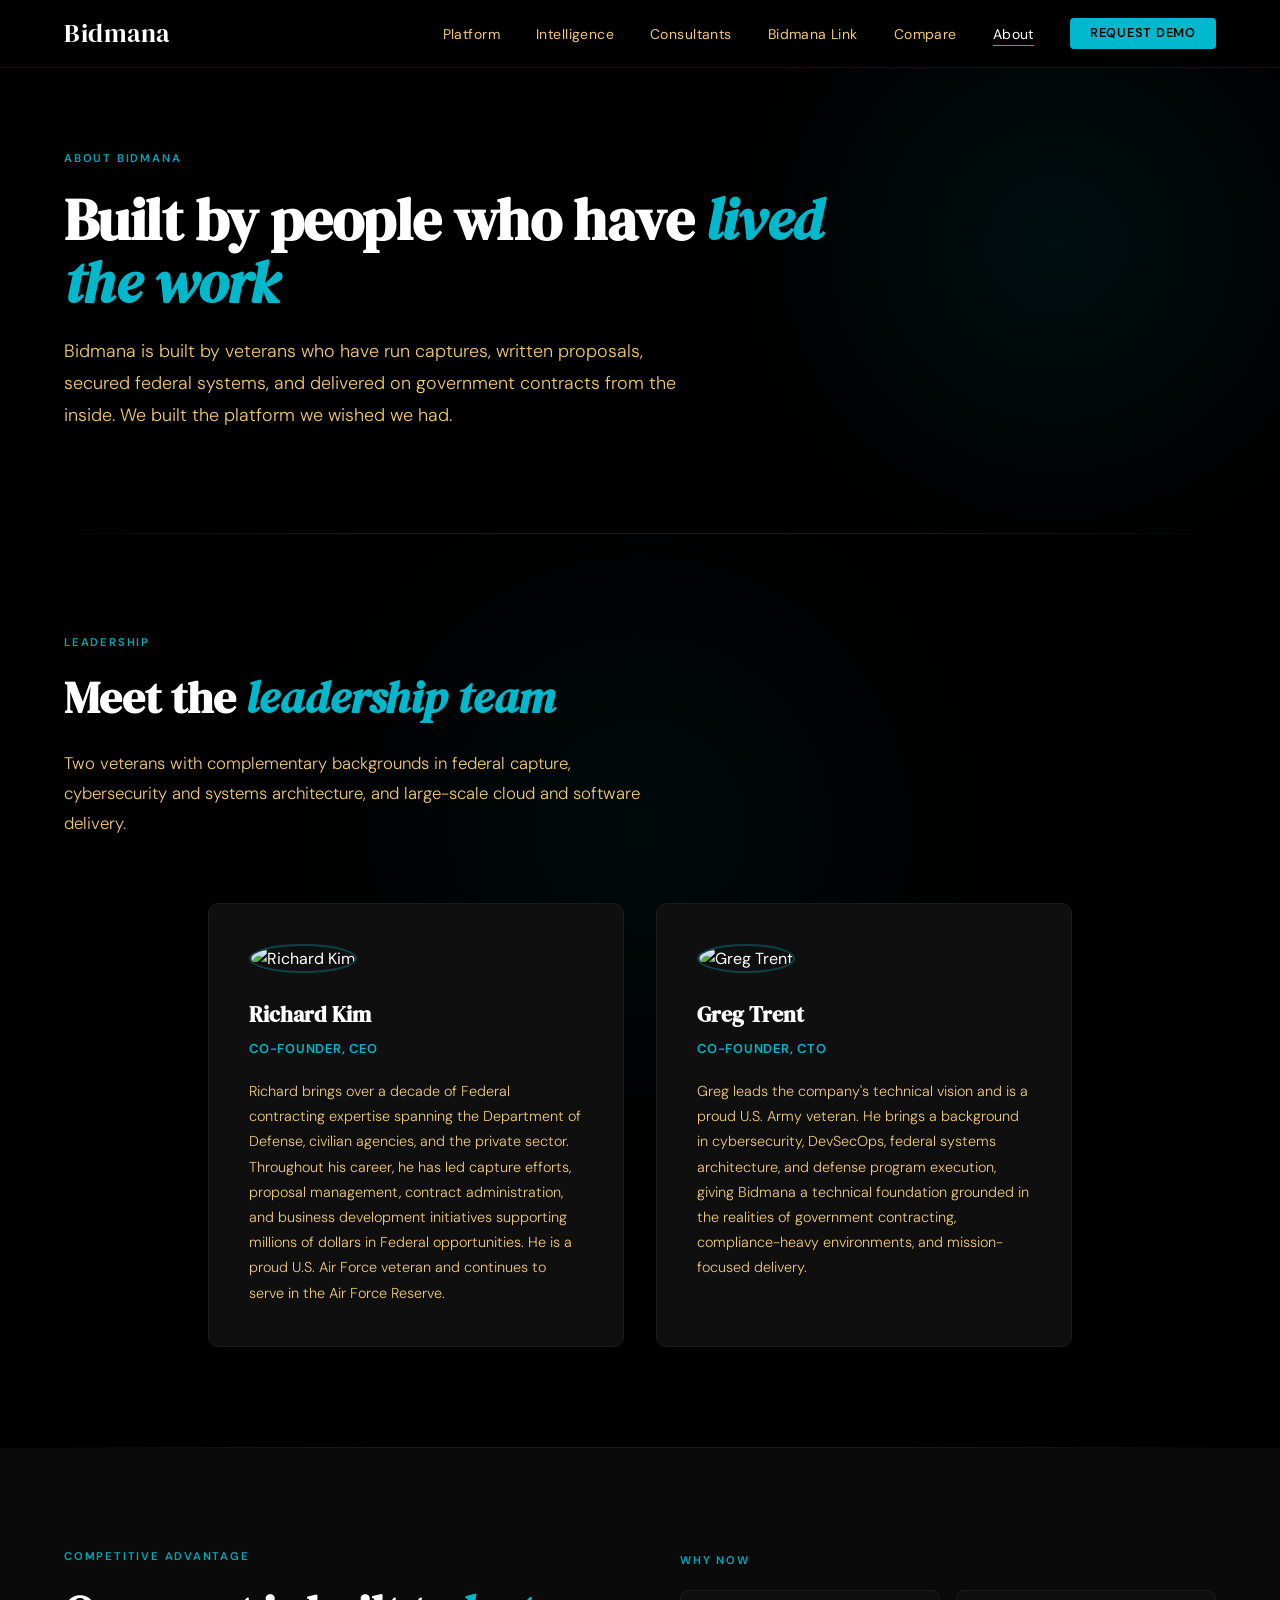
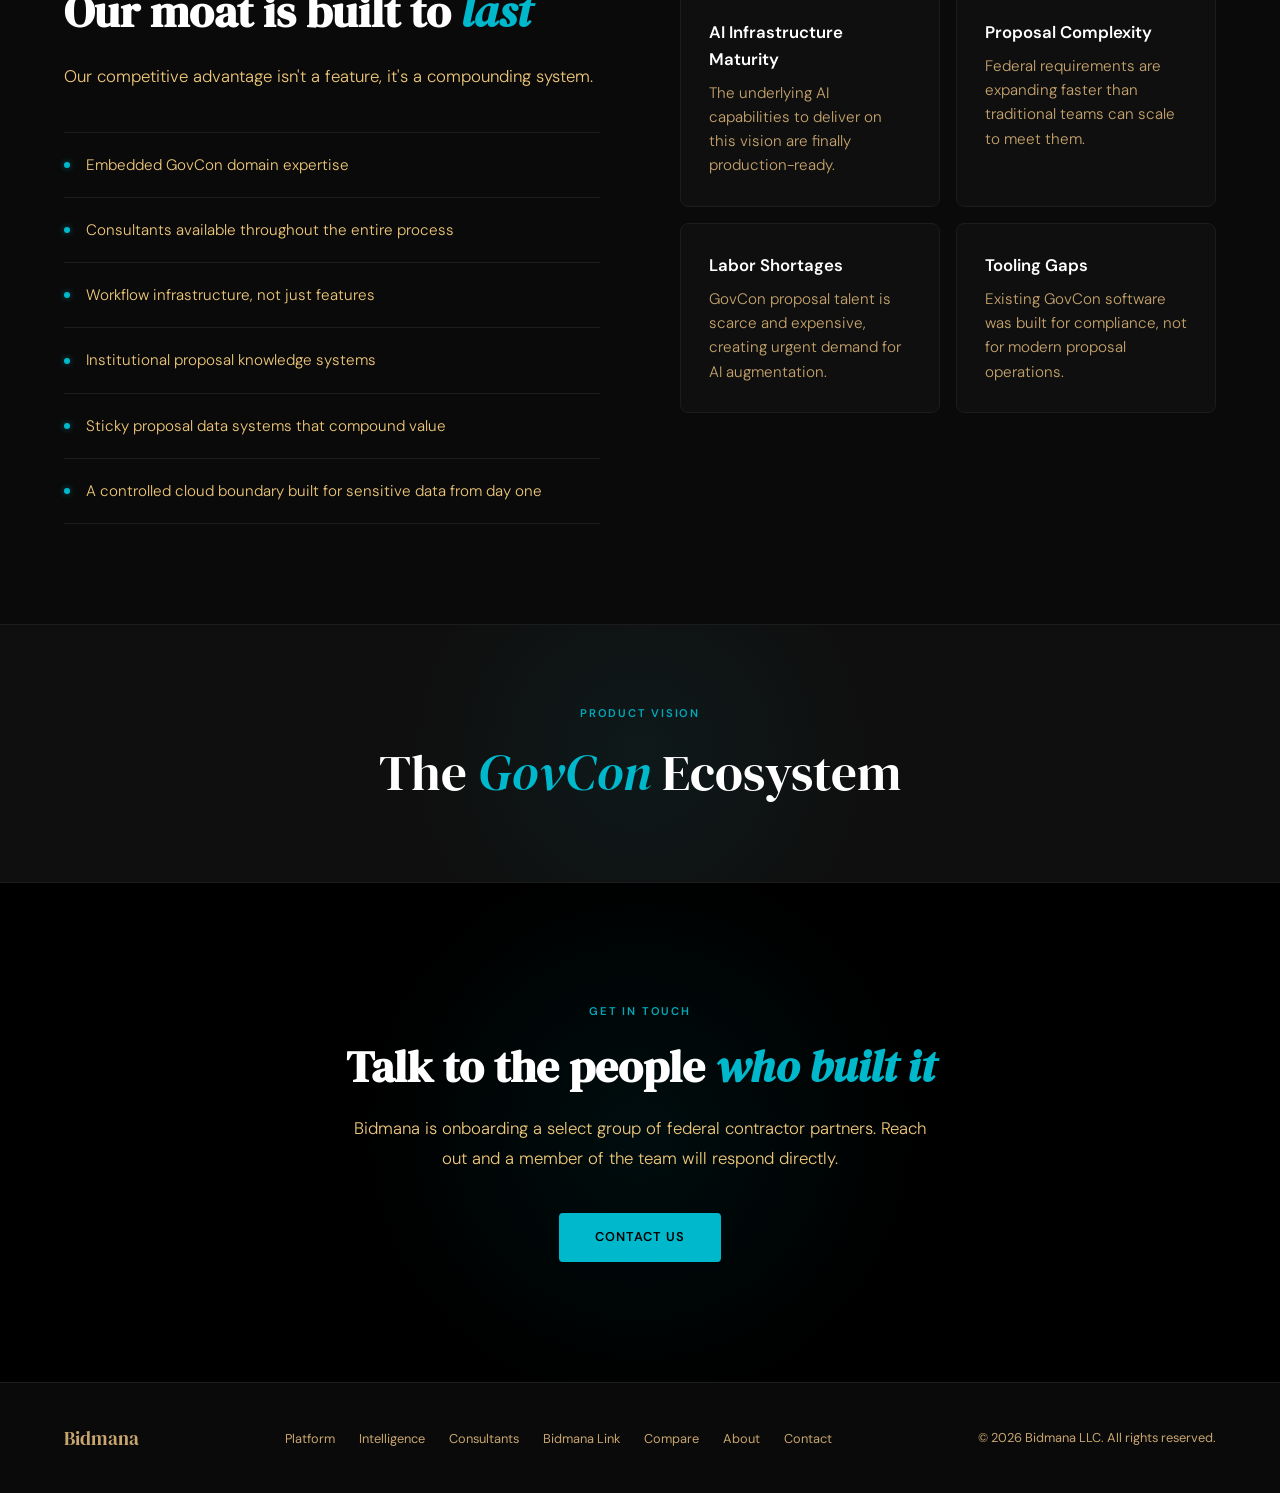
==== about.html @ ffd423f7 "Compare: Govly added as a ninth column; the table header follows the page as it scrolls Govly's cell" ====
<!DOCTYPE html>
<html lang="en">
<head>
  <meta charset="UTF-8" />
  <meta name="viewport" content="width=device-width, initial-scale=1.0" />
  <title>About | Bidmana</title>
  <meta name="description" content="Bidmana is built by veterans who have lived federal contracting and defense technology from the inside. Meet the leadership team: Richard Kim and Greg Trent." />
  <link rel="icon" type="image/png" href="favicon-mana.png" />
  <link rel="preconnect" href="https://fonts.googleapis.com" />
  <link rel="preconnect" href="https://fonts.gstatic.com" crossorigin />
  <link href="https://fonts.googleapis.com/css2?family=DM+Serif+Display:ital@0;1&family=DM+Sans:ital,opsz,wght@0,9..40,300;0,9..40,400;0,9..40,500;0,9..40,600;1,9..40,300&display=swap" rel="stylesheet" />
  <link rel="stylesheet" href="assets/site.css?v=20261110c" />
</head>
<body>

  <!-- NAV -->
  <nav>
    <a href="index.html" class="nav-logo">Bidmana</a>
    <ul class="nav-links">
      <li><a href="platform.html">Platform</a></li>
      <li><a href="intelligence.html">Intelligence</a></li>
      <li><a href="consultants.html">Consultants</a></li>
      <li><a href="link.html">Bidmana Link</a></li>
        <li><a href="compare.html">Compare</a></li>
      <li><a href="about.html">About</a></li>
      <li><a href="mailto:contact_us@bidmana.com" class="nav-cta mailto-cta">Request Demo</a></li>
    </ul>
    <button class="nav-toggle" aria-label="Toggle menu" aria-expanded="false">
      <span></span>
      <span></span>
      <span></span>
    </button>
  </nav>

  <!-- PAGE HERO -->
  <section class="page-hero">
    <div class="section-label anim">About Bidmana</div>
    <h1 class="anim" style="animation-delay:0.06s">Built by people who have <em>lived the work</em></h1>
    <p class="hero-sub anim" style="animation-delay:0.12s">
      Bidmana is built by veterans who have run captures, written proposals, secured federal systems, and delivered on government contracts from the inside. We built the platform we wished we had.
    </p>
  </section>

  <div class="divider"></div>

  <!-- TEAM -->
  <section class="team" id="team">
    <div class="section-label">Leadership</div>
    <h2 class="section-title anim">Meet the <em>leadership team</em></h2>
    <p class="section-body anim" style="animation-delay:0.1s">
      Two veterans with complementary backgrounds in federal capture, cybersecurity and systems architecture, and large-scale cloud and software delivery.
    </p>
    <div class="team-grid">
      <div class="team-card anim" style="animation-delay:0.12s">
        <img class="team-photo" src="Richard.jpg" alt="Richard Kim" />
        <h3>Richard Kim</h3>
        <div class="team-role">Co-Founder, CEO</div>
        <p>Richard brings over a decade of Federal contracting expertise spanning the Department of Defense, civilian agencies, and the private sector. Throughout his career, he has led capture efforts, proposal management, contract administration, and business development initiatives supporting millions of dollars in Federal opportunities. He is a proud U.S. Air Force veteran and continues to serve in the Air Force Reserve.</p>
      </div>
      <div class="team-card anim" style="animation-delay:0.2s">
        <img class="team-photo" src="Greg.jpeg" alt="Greg Trent" />
        <h3>Greg Trent</h3>
        <div class="team-role">Co-Founder, CTO</div>
        <p>Greg leads the company's technical vision and is a proud U.S. Army veteran. He brings a background in cybersecurity, DevSecOps, federal systems architecture, and defense program execution, giving Bidmana a technical foundation grounded in the realities of government contracting, compliance-heavy environments, and mission-focused delivery.</p>
      </div>
    </div>
  </section>

  <div class="divider"></div>

  <!-- ADVANTAGE -->
  <section class="advantage" id="advantage">
    <div class="advantage-inner">
      <div>
        <div class="section-label">Competitive Advantage</div>
        <h2 class="section-title anim">Our moat is built to <em>last</em></h2>
        <p class="section-body anim" style="animation-delay:0.1s">
          Our competitive advantage isn't a feature, it's a compounding system.
        </p>
        <ul class="moat-list anim" style="animation-delay:0.15s">
          <li><span class="moat-dot"></span>Embedded GovCon domain expertise</li>
          <li><span class="moat-dot"></span>Consultants available throughout the entire process</li>
          <li><span class="moat-dot"></span>Workflow infrastructure, not just features</li>
          <li><span class="moat-dot"></span>Institutional proposal knowledge systems</li>
          <li><span class="moat-dot"></span>Sticky proposal data systems that compound value</li>
          <li><span class="moat-dot"></span>A controlled cloud boundary built for sensitive data from day one</li>
        </ul>
      </div>
      <div>
        <div class="section-label" style="margin-top: 0.25rem;">Why Now</div>
        <div class="why-now-grid anim" style="animation-delay:0.2s; margin-top: 1.25rem;">
          <div class="why-card">
            <h4>AI Infrastructure Maturity</h4>
            <p>The underlying AI capabilities to deliver on this vision are finally production-ready.</p>
          </div>
          <div class="why-card">
            <h4>Proposal Complexity</h4>
            <p>Federal requirements are expanding faster than traditional teams can scale to meet them.</p>
          </div>
          <div class="why-card">
            <h4>Labor Shortages</h4>
            <p>GovCon proposal talent is scarce and expensive, creating urgent demand for AI augmentation.</p>
          </div>
          <div class="why-card">
            <h4>Tooling Gaps</h4>
            <p>Existing GovCon software was built for compliance, not for modern proposal operations.</p>
          </div>
        </div>
      </div>
    </div>
  </section>

  <!-- VISION BAND -->
  <div class="vision-band">
    <div class="section-label">Product Vision</div>
    <div class="vision-quote anim">
      The <em>GovCon</em> Ecosystem
    </div>
  </div>

  <!-- CTA -->
  <section class="cta-section" id="contact">
    <div class="section-label">Get In Touch</div>
    <h2 class="section-title anim">Talk to the people <em>who built it</em></h2>
    <p class="section-body anim" style="animation-delay:0.1s">
      Bidmana is onboarding a select group of federal contractor partners. Reach out and a member of the team will respond directly.
    </p>
    <div class="cta-actions anim" style="animation-delay:0.2s">
      <a href="mailto:contact_us@bidmana.com" class="btn-primary mailto-cta">Contact Us</a>
    </div>
  </section>

  <!-- FOOTER -->
  <footer>
    <div class="footer-inner">
      <a href="index.html" class="footer-brand">Bidmana</a>
      <ul class="footer-links">
        <li><a href="platform.html">Platform</a></li>
        <li><a href="intelligence.html">Intelligence</a></li>
        <li><a href="consultants.html">Consultants</a></li>
        <li><a href="link.html">Bidmana Link</a></li>
        <li><a href="compare.html">Compare</a></li>
        <li><a href="about.html">About</a></li>
        <li><a href="mailto:contact_us@bidmana.com" class="mailto-cta">Contact</a></li>
      </ul>
      <span class="footer-copy">© 2026 Bidmana LLC. All rights reserved.</span>
    </div>
  </footer>

  <script src="assets/site.js"></script>
</body>
</html>
---- assets/site.css ----
*, *::before, *::after { box-sizing: border-box; margin: 0; padding: 0; }

:root {
  --black:        #000000;
  --black-mid:    #0a0a0a;
  --black-card:   #0f0f0f;
  --black-border: #1c1c1c;
  --teal:         #00B8CC;
  --teal-light:   #33CCDD;
  --teal-dim:     #00A8BA;
  --teal-glow:    rgba(0,184,204,0.10);
  --gold:         #C8A56E;
  --gold-light:   #E2C99A;
  --gold-muted:   #7A6040;
  --text-primary: #FFFFFF;
  --text-secondary: #F0C97A;
  --text-muted:   #C8A56E;
}

html { scroll-behavior: smooth; }

body {
  font-family: 'DM Sans', sans-serif;
  background: var(--black);
  color: var(--text-primary);
  line-height: 1.6;
  overflow-x: hidden;
}

/* ── NAV ── */
nav {
  position: fixed;
  top: 0; left: 0; right: 0;
  z-index: 100;
  display: flex;
  align-items: center;
  justify-content: space-between;
  padding: 0 5%;
  height: 68px;
  background: rgba(0,0,0,0.90);
  backdrop-filter: blur(14px);
  border-bottom: 1px solid rgba(0,184,204,0.12);
}

.nav-logo {
  display: inline-flex;
  align-items: center;
  gap: 0.55rem;
  font-family: 'DM Serif Display', serif;
  font-size: 1.6rem;
  color: var(--text-primary);
  text-decoration: none;
  letter-spacing: 0.02em;
}

.nav-logo img { height: 34px; width: auto; mix-blend-mode: screen; }
.nav-logo:hover { color: var(--teal); transition: color 0.2s; }

.nav-links {
  display: flex;
  align-items: center;
  gap: 2.25rem;
  list-style: none;
}

.nav-links a {
  color: var(--text-secondary);
  text-decoration: none;
  font-size: 0.875rem;
  font-weight: 400;
  letter-spacing: 0.03em;
  transition: color 0.2s;
  padding-bottom: 2px;
  border-bottom: 1px solid transparent;
}

.nav-links a:hover { color: var(--text-primary); }
.nav-links a[aria-current="page"] { color: var(--text-primary); border-bottom-color: var(--teal); }

.nav-links a.nav-cta {
  display: inline-flex;
  align-items: center;
  justify-content: center;
  background: var(--teal);
  color: #000;
  padding: 0.55rem 1.25rem;
  border: none;
  border-radius: 4px;
  font-weight: 600;
  font-size: 0.8rem;
  line-height: 1;
  letter-spacing: 0.06em;
  text-transform: uppercase;
  transition: background 0.2s;
}

.nav-links a.nav-cta:hover { background: var(--teal-light); color: #000; }

.nav-toggle {
  display: none;
  flex-direction: column;
  justify-content: center;
  gap: 5px;
  width: 32px;
  height: 32px;
  background: none;
  border: none;
  cursor: pointer;
  z-index: 101;
  padding: 0;
}

.nav-toggle span {
  display: block;
  width: 100%;
  height: 2px;
  background: var(--text-primary);
  transition: transform 0.25s ease, opacity 0.2s ease;
}

.nav-toggle.open span:nth-child(1) { transform: translateY(7px) rotate(45deg); }
.nav-toggle.open span:nth-child(2) { opacity: 0; }
.nav-toggle.open span:nth-child(3) { transform: translateY(-7px) rotate(-45deg); }

/* ── HERO (home) ── */
.hero {
  min-height: 100vh;
  display: flex;
  flex-direction: column;
  justify-content: center;
  align-items: center;
  text-align: center;
  padding: 120px 5% 90px;
  position: relative;
  overflow: hidden;
}

.hero::before {
  content: '';
  position: absolute;
  top: -15%;
  right: -5%;
  width: 65vw;
  height: 65vw;
  background: radial-gradient(ellipse at center, rgba(0,184,204,0.07) 0%, transparent 65%);
  pointer-events: none;
}

.hero::after {
  content: '';
  position: absolute;
  bottom: -10%;
  left: -5%;
  width: 45vw;
  height: 45vw;
  background: radial-gradient(ellipse at center, rgba(200,165,110,0.05) 0%, transparent 65%);
  pointer-events: none;
}

.hero-logo {
  margin-bottom: 2.5rem;
  display: flex;
  flex-direction: column;
  align-items: center;
  gap: 0.75rem;
}

.hero-logo img { height: 200px; width: auto; mix-blend-mode: screen; }

.hero-logo .hero-wordmark {
  font-family: 'DM Serif Display', serif;
  font-size: 4.5rem;
  letter-spacing: 0.02em;
}

.hero-logo .hero-wordmark .wm-bid { color: var(--text-primary); }
.hero-logo .hero-wordmark .wm-mana { color: var(--teal); }

.hero h1 {
  font-family: 'DM Serif Display', serif;
  font-size: clamp(2.75rem, 5.5vw, 5rem);
  line-height: 1.1;
  letter-spacing: -0.01em;
  max-width: 820px;
  margin: 0 auto 1.5rem;
}

.hero h1 em { font-style: italic; color: var(--teal); }

.hero-sub {
  font-size: clamp(1rem, 1.4vw, 1.15rem);
  color: var(--text-secondary);
  max-width: 580px;
  margin: 0 auto 3rem;
  font-weight: 300;
  line-height: 1.8;
}

.hero-actions {
  display: flex;
  gap: 1.25rem;
  flex-wrap: wrap;
  align-items: center;
  justify-content: center;
}

/* ── PAGE HERO (inner pages) ── */
.page-hero {
  padding: 150px 5% 70px;
  position: relative;
  overflow: hidden;
  text-align: left;
}

.page-hero::before {
  content: '';
  position: absolute;
  top: -20%;
  right: -10%;
  width: 55vw;
  height: 55vw;
  background: radial-gradient(ellipse at center, rgba(0,184,204,0.08) 0%, transparent 65%);
  pointer-events: none;
}

.page-hero h1 {
  font-family: 'DM Serif Display', serif;
  font-size: clamp(2.5rem, 4.5vw, 4rem);
  line-height: 1.1;
  letter-spacing: -0.01em;
  max-width: 820px;
  margin-bottom: 1.25rem;
  position: relative;
}

.page-hero h1 em { font-style: italic; color: var(--teal); }

.page-hero .hero-sub { margin: 0 0 2rem; max-width: 640px; position: relative; }
.page-hero .hero-actions { justify-content: flex-start; position: relative; }

/* ── BUTTONS ── */
.btn-primary {
  display: inline-block;
  background: var(--teal);
  color: #000;
  font-family: 'DM Sans', sans-serif;
  font-size: 0.8rem;
  font-weight: 600;
  letter-spacing: 0.08em;
  text-transform: uppercase;
  text-decoration: none;
  padding: 0.875rem 2.25rem;
  border-radius: 4px;
  transition: background 0.2s, transform 0.15s;
}

.btn-primary:hover { background: var(--teal-light); transform: translateY(-1px); }

.btn-ghost {
  display: inline-flex;
  align-items: center;
  gap: 0.5rem;
  color: var(--text-secondary);
  font-size: 0.875rem;
  font-weight: 400;
  text-decoration: none;
  transition: color 0.2s;
}

.btn-ghost:hover { color: var(--text-primary); }
.btn-ghost svg { width: 16px; height: 16px; stroke: currentColor; fill: none; stroke-width: 1.75; stroke-linecap: round; stroke-linejoin: round; transition: transform 0.2s; }
.btn-ghost:hover svg { transform: translateX(3px); }

/* ── DIVIDER ── */
.divider {
  width: 100%;
  height: 1px;
  background: linear-gradient(90deg, transparent, var(--black-border) 30%, var(--black-border) 70%, transparent);
}

/* ── SECTIONS ── */
section { padding: 100px 5%; }
section.tight { padding: 70px 5%; }

.section-label {
  font-size: 0.7rem;
  font-weight: 600;
  letter-spacing: 0.16em;
  text-transform: uppercase;
  color: var(--teal-dim);
  margin-bottom: 1.25rem;
}

.section-title {
  font-family: 'DM Serif Display', serif;
  font-size: clamp(2rem, 3.5vw, 3.25rem);
  line-height: 1.15;
  max-width: 680px;
  margin-bottom: 1.5rem;
}

.section-title em { font-style: italic; color: var(--teal); }

.section-body {
  font-size: 1.05rem;
  color: var(--text-secondary);
  max-width: 580px;
  line-height: 1.8;
  font-weight: 300;
}

.section-body + .section-body { margin-top: 1.25rem; }

.centered { text-align: center; }
.centered .section-label { display: flex; justify-content: center; }

/* status pill (e.g. Bidmana Link: Growing Network) */
.status-pill {
  display: inline-flex;
  align-items: center;
  gap: 0.45rem;
  font-family: 'DM Sans', sans-serif;
  font-size: 0.66rem;
  font-weight: 600;
  letter-spacing: 0.14em;
  text-transform: uppercase;
  color: var(--teal-light);
  background: var(--teal-glow);
  border: 1px solid rgba(0,184,204,0.35);
  border-radius: 999px;
  padding: 0.3rem 0.75rem;
  vertical-align: middle;
  white-space: nowrap;
}
.status-pill::before {
  content: '';
  width: 6px;
  height: 6px;
  border-radius: 50%;
  background: var(--teal);
  box-shadow: 0 0 8px var(--teal);
}
.section-label .status-pill { margin-left: 0.75rem; }
.sol-card .status-pill { margin-top: -0.5rem; margin-bottom: 1rem; }
.centered .section-title, .centered .section-body { margin-left: auto; margin-right: auto; }

/* ── PROBLEM ── */
.problem { background: var(--black-mid); }

.problem-grid {
  display: grid;
  grid-template-columns: 1fr 1fr;
  gap: 5rem;
  align-items: center;
  margin-top: 4rem;
}

.problem-items { display: flex; flex-direction: column; gap: 2.25rem; }

.problem-item { display: flex; gap: 1.5rem; align-items: center; }

.problem-icon {
  width: 48px;
  height: 48px;
  min-width: 48px;
  border-radius: 8px;
  background: rgba(0,184,204,0.07);
  border: 1px solid rgba(0,184,204,0.15);
  display: flex;
  align-items: center;
  justify-content: center;
}

.problem-icon svg {
  width: 22px;
  height: 22px;
  stroke: var(--teal-dim);
  fill: none;
  stroke-width: 1.5;
  stroke-linecap: round;
  stroke-linejoin: round;
}

.problem-item h4 { font-size: 1.25rem; font-weight: 600; line-height: 1.35; color: var(--text-primary); }

.problem-stat-block { display: flex; flex-direction: column; gap: 1.5rem; }

.stat-card {
  background: var(--black-card);
  border: 1px solid var(--black-border);
  border-radius: 8px;
  padding: 1.75rem 2rem;
  border-left: 2px solid var(--teal-dim);
}

.stat-card .stat-num {
  font-family: 'DM Serif Display', serif;
  font-size: 3.25rem;
  color: var(--teal);
  line-height: 1;
  margin-bottom: 0.5rem;
}

.stat-card .stat-label { font-size: 0.8rem; color: var(--text-secondary); letter-spacing: 0.04em; font-weight: 300; }

/* ── SOLUTION / OVERVIEW GRID ── */
.solution-grid {
  display: grid;
  grid-template-columns: repeat(3, 1fr);
  gap: 1.5px;
  margin-top: 4rem;
  border: 1.5px solid var(--black-border);
  border-radius: 10px;
  overflow: hidden;
}

.sol-card {
  display: block;
  background: var(--black-card);
  padding: 2.25rem 2rem;
  border-right: 1.5px solid var(--black-border);
  border-bottom: 1.5px solid var(--black-border);
  transition: background 0.25s;
  text-decoration: none;
  color: inherit;
}

.sol-card:nth-child(3n) { border-right: none; }
.sol-card:nth-last-child(-n+3) { border-bottom: none; }
.sol-card:hover { background: #141414; }

.sol-num {
  font-family: 'DM Serif Display', serif;
  font-size: 2.5rem;
  color: rgba(0,184,204,0.65);
  margin-bottom: 1.25rem;
  line-height: 1;
}

.sol-card h3 { font-size: 1.05rem; font-weight: 600; margin-bottom: 0.75rem; color: var(--text-primary); }
.sol-card p { font-size: 0.875rem; color: var(--text-secondary); line-height: 1.7; font-weight: 300; }
.sol-card .sol-more { display: inline-block; margin-top: 1rem; font-size: 0.8rem; color: var(--teal); letter-spacing: 0.04em; }
a.sol-card:hover .sol-more { color: var(--teal-light); }

/* ── FEATURE SECTIONS (two-column: text + feature list) ── */
.feature-section { position: relative; overflow: hidden; }
.feature-section.alt { background: var(--black-mid); }

.feature-inner {
  display: grid;
  grid-template-columns: 1fr 1fr;
  gap: 5rem;
  align-items: center;
  position: relative;
}

.feature-inner.reverse > :first-child { order: 2; }

.feature-list { display: flex; flex-direction: column; gap: 1.25rem; }

.feature {
  display: flex;
  gap: 1rem;
  align-items: flex-start;
  padding: 1.25rem;
  background: var(--black-card);
  border: 1px solid var(--black-border);
  border-radius: 8px;
  transition: border-color 0.25s;
}

.feature:hover { border-color: rgba(0,184,204,0.25); }

.feature-icon {
  width: 32px;
  height: 32px;
  min-width: 32px;
  border-radius: 6px;
  background: var(--teal-glow);
  border: 1px solid rgba(0,184,204,0.2);
  display: flex;
  align-items: center;
  justify-content: center;
  margin-top: 1px;
}

.feature-icon svg {
  width: 15px;
  height: 15px;
  stroke: var(--teal);
  fill: none;
  stroke-width: 1.5;
  stroke-linecap: round;
  stroke-linejoin: round;
}

.feature h4 { font-size: 0.9rem; font-weight: 600; color: var(--text-primary); margin-bottom: 0.25rem; }
.feature p { font-size: 0.82rem; color: var(--text-secondary); line-height: 1.6; font-weight: 300; }

/* ── CARD GRID (intelligence, security, why-now) ── */
.card-grid {
  display: grid;
  grid-template-columns: repeat(2, 1fr);
  gap: 1.5rem;
  margin-top: 3.5rem;
  position: relative;
}

.card-grid.three { grid-template-columns: repeat(3, 1fr); }

.info-card {
  background: var(--black-card);
  border: 1px solid var(--black-border);
  border-radius: 10px;
  padding: 2rem;
  transition: border-color 0.25s, transform 0.2s;
}

.info-card:hover { border-color: rgba(0,184,204,0.3); transform: translateY(-2px); }

.info-card-icon {
  width: 40px;
  height: 40px;
  border-radius: 8px;
  background: var(--teal-glow);
  border: 1px solid rgba(0,184,204,0.2);
  display: flex;
  align-items: center;
  justify-content: center;
  margin-bottom: 1.25rem;
}

.info-card-icon svg {
  width: 18px;
  height: 18px;
  stroke: var(--teal);
  fill: none;
  stroke-width: 1.5;
  stroke-linecap: round;
  stroke-linejoin: round;
}

.info-card h3 { font-size: 1rem; font-weight: 600; color: var(--text-primary); margin-bottom: 0.6rem; line-height: 1.3; }
.info-card p { font-size: 0.875rem; color: var(--text-secondary); line-height: 1.7; font-weight: 300; }

/* ── CONSULTANT STAGES ── */
.consultant { background: var(--black); position: relative; overflow: hidden; }

.consultant::before {
  content: '';
  position: absolute;
  top: 50%;
  left: 50%;
  transform: translate(-50%, -50%);
  width: 700px;
  height: 700px;
  background: radial-gradient(ellipse, rgba(0,184,204,0.06) 0%, transparent 65%);
  pointer-events: none;
}

.consultant-stages { display: flex; flex-direction: column; position: relative; }

.consultant-stages::before {
  content: '';
  position: absolute;
  top: 6px;
  bottom: 6px;
  left: 5px;
  width: 1px;
  background: var(--black-border);
}

.consultant-stage {
  position: relative;
  display: flex;
  gap: 1.1rem;
  padding: 1.1rem 1rem;
  margin: 0 -1rem;
  border-radius: 8px;
  cursor: default;
  transition: background-color 0.25s;
}

.consultant-stage:first-child { padding-top: 0; }
.consultant-stage:last-child { padding-bottom: 0; }
.consultant-stage:hover { background: var(--black-card); }

.consultant-stage-dot {
  flex: none;
  width: 10px;
  height: 10px;
  margin-top: 4px;
  border-radius: 50%;
  background: var(--teal);
  box-shadow: 0 0 8px rgba(0,184,204,0.55);
  position: relative;
  z-index: 1;
  transition: transform 0.25s, box-shadow 0.25s;
}

.consultant-stage:hover .consultant-stage-dot { transform: scale(1.35); box-shadow: 0 0 12px rgba(0,184,204,0.9); }
.consultant-stage-text { transition: transform 0.25s; }
.consultant-stage:hover .consultant-stage-text { transform: translateX(4px); }

.consultant-stage h4 { font-size: 0.9rem; font-weight: 600; color: var(--text-primary); margin-bottom: 0.3rem; transition: color 0.25s; }
.consultant-stage:hover h4 { color: var(--teal); }
.consultant-stage p { font-size: 0.8rem; color: var(--text-secondary); line-height: 1.6; font-weight: 300; }

/* ── STEPS (numbered how-it-works) ── */
.steps {
  display: grid;
  grid-template-columns: repeat(4, 1fr);
  gap: 1.5rem;
  margin-top: 3.5rem;
  counter-reset: step;
}

.step {
  background: var(--black-card);
  border: 1px solid var(--black-border);
  border-radius: 10px;
  padding: 1.75rem;
  position: relative;
}

.step::before {
  counter-increment: step;
  content: counter(step, decimal-leading-zero);
  font-family: 'DM Serif Display', serif;
  font-size: 2rem;
  color: rgba(0,184,204,0.65);
  line-height: 1;
  display: block;
  margin-bottom: 1rem;
}

.step h4 { font-size: 0.95rem; font-weight: 600; color: var(--text-primary); margin-bottom: 0.5rem; }
.step p { font-size: 0.85rem; color: var(--text-secondary); line-height: 1.65; font-weight: 300; }

/* ── ADVANTAGE ── */
.advantage { background: var(--black-mid); }

.advantage-inner {
  display: grid;
  grid-template-columns: 1fr 1fr;
  gap: 5rem;
  align-items: start;
}

.moat-list { list-style: none; margin-top: 2.5rem; display: flex; flex-direction: column; gap: 0; }

.moat-list li {
  display: flex;
  align-items: center;
  gap: 1rem;
  padding: 1.25rem 0;
  border-bottom: 1px solid var(--black-border);
  font-size: 0.95rem;
  color: var(--text-secondary);
  font-weight: 300;
  transition: color 0.2s;
}

.moat-list li:first-child { border-top: 1px solid var(--black-border); }
.moat-list li:hover { color: var(--text-primary); }

.moat-dot {
  width: 6px;
  height: 6px;
  min-width: 6px;
  border-radius: 50%;
  background: var(--teal);
  box-shadow: 0 0 6px rgba(0,184,204,0.5);
}

.why-now-grid { display: grid; grid-template-columns: 1fr 1fr; gap: 1rem; }

.why-card {
  background: var(--black-card);
  border: 1px solid var(--black-border);
  border-radius: 8px;
  padding: 1.75rem;
  transition: border-color 0.25s;
}

.why-card:hover { border-color: rgba(0,184,204,0.25); }
.why-card h4 { font-size: 1.05rem; font-weight: 600; color: var(--text-primary); margin-bottom: 0.5rem; }
.why-card p { font-size: 0.95rem; color: var(--text-muted); line-height: 1.6; font-weight: 300; }

/* ── VISION BAND ── */
.vision-band {
  background: var(--black-card);
  border-top: 1px solid var(--black-border);
  border-bottom: 1px solid var(--black-border);
  padding: 80px 5%;
  text-align: center;
  position: relative;
  overflow: hidden;
}

.vision-band::before {
  content: '';
  position: absolute;
  top: 50%;
  left: 50%;
  transform: translate(-50%, -50%);
  width: 500px;
  height: 500px;
  background: radial-gradient(ellipse, rgba(0,184,204,0.06) 0%, transparent 65%);
  pointer-events: none;
}

.vision-band .section-label { justify-content: center; display: flex; }

.vision-quote {
  font-family: 'DM Serif Display', serif;
  font-size: clamp(2rem, 4vw, 3.75rem);
  line-height: 1.15;
  max-width: 900px;
  margin: 0 auto;
  color: var(--text-primary);
  position: relative;
}

.vision-quote em { color: var(--teal); font-style: italic; }

/* ── TRUST STRIP ── */
.trust-strip {
  display: grid;
  grid-template-columns: repeat(4, 1fr);
  gap: 1rem;
  margin-top: 3rem;
}

.trust-item {
  display: flex;
  gap: 0.9rem;
  align-items: flex-start;
  padding: 1.25rem;
  border: 1px solid var(--black-border);
  border-radius: 8px;
  background: var(--black-card);
}

.trust-item svg {
  width: 20px;
  height: 20px;
  min-width: 20px;
  stroke: var(--teal);
  fill: none;
  stroke-width: 1.5;
  stroke-linecap: round;
  stroke-linejoin: round;
  margin-top: 2px;
}

.trust-item h4 { font-size: 0.9rem; font-weight: 600; color: var(--text-primary); margin-bottom: 0.2rem; }
.trust-item p { font-size: 0.8rem; color: var(--text-secondary); line-height: 1.55; font-weight: 300; }

/* ── CTA ── */
.cta-section { text-align: center; padding: 120px 5%; position: relative; overflow: hidden; }

.cta-section::before {
  content: '';
  position: absolute;
  top: 50%;
  left: 50%;
  transform: translate(-50%, -50%);
  width: 600px;
  height: 600px;
  background: radial-gradient(ellipse, rgba(0,184,204,0.07) 0%, transparent 65%);
  pointer-events: none;
}

.cta-section .section-label { justify-content: center; display: flex; }
.cta-section .section-title { margin: 0 auto 1.25rem; text-align: center; }
.cta-section .section-body  { margin: 0 auto 2.5rem; text-align: center; }

.cta-actions { display: flex; gap: 1rem; justify-content: center; flex-wrap: wrap; }

/* ── TEAM ── */
.team { background: var(--black); position: relative; overflow: hidden; }

.team::before {
  content: '';
  position: absolute;
  top: -10%;
  left: 50%;
  transform: translateX(-50%);
  width: 60vw;
  height: 60vw;
  background: radial-gradient(ellipse at center, rgba(0,184,204,0.05) 0%, transparent 65%);
  pointer-events: none;
}

.team-grid {
  display: grid;
  /* Two leaders since 2026-10-14: two columns, centred under the heading. */
  grid-template-columns: repeat(2, 1fr);
  gap: 2rem;
  max-width: 54rem;
  margin: 4rem auto 0;
  position: relative;
}

.team-card {
  background: var(--black-card);
  border: 1px solid var(--black-border);
  border-radius: 10px;
  padding: 2.5rem;
  transition: border-color 0.25s;
}

.team-card:hover { border-color: rgba(0,184,204,0.3); }

.team-photo {
  width: 96px;
  height: 96px;
  border-radius: 50%;
  object-fit: cover;
  border: 2px solid rgba(0,184,204,0.3);
  margin-bottom: 1.5rem;
}

.team-card h3 { font-family: 'DM Serif Display', serif; font-size: 1.4rem; color: var(--text-primary); margin-bottom: 0.35rem; }

.team-role {
  font-size: 0.8rem;
  font-weight: 600;
  letter-spacing: 0.06em;
  text-transform: uppercase;
  color: var(--teal);
  margin-bottom: 1.25rem;
}

.team-card p { font-size: 0.9rem; color: var(--text-secondary); line-height: 1.75; font-weight: 300; margin-bottom: 1rem; }
.team-card p:last-child { margin-bottom: 0; }

/* ── FOOTER ── */
footer {
  border-top: 1px solid var(--black-border);
  padding: 2.5rem 5%;
  background: var(--black-mid);
}

.footer-inner {
  display: flex;
  align-items: center;
  justify-content: space-between;
  gap: 1.5rem;
  flex-wrap: wrap;
}

.footer-brand { font-family: 'DM Serif Display', serif; font-size: 1.2rem; color: var(--text-muted); text-decoration: none; transition: color 0.2s; }
.footer-brand:hover { color: var(--text-primary); }

.footer-links { display: flex; gap: 1.5rem; list-style: none; flex-wrap: wrap; }
.footer-links a { font-size: 0.8rem; color: var(--text-muted); text-decoration: none; transition: color 0.2s; }
.footer-links a:hover { color: var(--text-primary); }

.footer-copy { font-size: 0.8rem; color: var(--text-muted); }

/* ── COMPARISON TABLE ── */
.compare-wrap {
  margin-top: 3rem;
  /* clip, not auto: a scrolling box would hold the sticky header inside
     itself, and the header has to follow the PAGE as it scrolls (Greg,
     2026-11-10). The table reflows to any width, so nothing needs to scroll
     sideways. */
  overflow: clip;
  border: 1px solid var(--black-border);
  border-radius: 10px;
  background: var(--black-card);
}

.compare {
  width: 100%;
  min-width: 0;
  border-collapse: separate;
  border-spacing: 0;
  font-size: 0.76rem;
  table-layout: fixed;
}

.compare th,
.compare td {
  padding: 0.6rem 0.5rem;
  text-align: center;
  vertical-align: middle;
  border-bottom: 1px solid var(--black-border);
  color: var(--text-secondary);
  font-weight: 300;
  line-height: 1.45;
}

.compare thead th {
  position: sticky;
  top: 68px;   /* under the fixed nav bar */
  background: #121212;
  color: var(--text-primary);
  font-weight: 600;
  font-size: 0.74rem;
  letter-spacing: 0.03em;
  border-bottom: 1px solid rgba(0,184,204,0.35);
  z-index: 1;
}

.compare thead th small {
  display: block;
  margin-top: 0.15rem;
  font-size: 0.62rem;
  font-weight: 300;
  letter-spacing: 0.02em;
  color: var(--text-muted);
}

.compare th:first-child,
.compare td:first-child {
  text-align: left;
  color: var(--text-primary);
  font-weight: 500;
  width: 190px;
  min-width: 190px;
  padding-left: 0.85rem;
  position: sticky;
  left: 0;
  background: var(--black-card);
  z-index: 1;
}

.compare thead th:first-child { background: #121212; z-index: 2; }

.compare td:first-child span {
  display: block;
  margin-top: 0.15rem;
  font-size: 0.66rem;
  font-weight: 300;
  color: var(--text-muted);
}

.compare .col-bidmana,
.compare td.col-bidmana {
  background: rgba(0,184,204,0.16);
  border-left: 1px solid rgba(0,184,204,0.45);
  border-right: 1px solid rgba(0,184,204,0.45);
  color: var(--text-primary);
}
.compare thead th.col-bidmana {
  color: var(--teal-light);
  /* opaque: rows pass underneath the sticky header */
  background: linear-gradient(rgba(0,184,204,0.22), rgba(0,184,204,0.22)), #121212;
  border-top: 2px solid var(--teal);
  border-bottom: 1px solid var(--teal);
  font-size: 0.82rem;
}
.compare td.col-bidmana.text { color: var(--text-primary); font-weight: 400; }

.compare tbody tr:last-child td { border-bottom: none; }
.compare tbody tr:hover td { background: #141414; }
.compare tbody tr:hover td.col-bidmana { background: rgba(0,184,204,0.24); }

.compare .group td {
  background: #0c0c0c;
  color: var(--teal);
  font-size: 0.72rem;
  font-weight: 600;
  letter-spacing: 0.14em;
  text-transform: uppercase;
  text-align: left;
  padding: 0.4rem 0.85rem;
}
.compare .group td:first-child { background: #0c0c0c; }

.mark {
  display: inline-flex;
  align-items: center;
  justify-content: center;
  width: 20px;
  height: 20px;
  border-radius: 50%;
  font-size: 0.78rem;
  font-weight: 700;
  line-height: 1;
}
.mark.yes { background: var(--teal); color: #031417; }
.compare td.col-bidmana .mark.yes {
  background: var(--teal-light);
  box-shadow: 0 0 0 3px rgba(51,204,221,0.28), 0 0 12px rgba(0,184,204,0.45);
}
.mark.part { background: var(--gold); color: #1a1206; }
.mark.no { background: rgba(255,255,255,0.10); color: #b3b3b3; }
.mark.ns { background: transparent; color: #8a8a8a; font-weight: 300; font-size: 0.66rem; width: auto; height: auto; }
.compare td.text { font-size: 0.68rem; line-height: 1.4; }

.compare-note {
  margin-top: 1.25rem;
  font-size: 0.78rem;
  color: var(--text-muted);
  line-height: 1.6;
  font-weight: 300;
  max-width: 900px;
}
.compare-note a { color: var(--teal); text-decoration: none; }
.compare-note a:hover { color: var(--teal-light); }

.compare-legend {
  display: flex;
  gap: 1.5rem;
  flex-wrap: wrap;
  margin-top: 1rem;
  font-size: 0.78rem;
  color: var(--text-muted);
  font-weight: 300;
}
.compare-legend span { display: inline-flex; align-items: center; gap: 0.5rem; }

.sources { list-style: none; margin-top: 1.5rem; display: grid; grid-template-columns: repeat(3, 1fr); gap: 0.75rem 2rem; }
.sources li { font-size: 0.8rem; color: var(--text-muted); font-weight: 300; line-height: 1.5; }
.sources a { color: var(--teal); text-decoration: none; }
.sources a:hover { color: var(--teal-light); }
@media (max-width: 900px) { .sources { grid-template-columns: 1fr; } }


@media (max-width: 1100px) {
  .compare { font-size: 0.7rem; }
  .compare th, .compare td { padding: 0.5rem 0.3rem; }
  .compare th:first-child, .compare td:first-child { width: 150px; min-width: 150px; padding-left: 0.6rem; }
  .compare thead th { font-size: 0.66rem; letter-spacing: 0.01em; }
  .compare thead th small { display: none; }
  .compare td:first-child span { font-size: 0.62rem; }
  .compare td.text { font-size: 0.62rem; }
  .mark.ns { font-size: 0.6rem; }
}

/* Narrow frames: one card per capability, vendors listed inside it */
@media (max-width: 720px) {
  .compare-wrap { overflow: visible; border: none; background: transparent; }
  .compare, .compare tbody, .compare tr, .compare td { display: block; width: 100%; min-width: 0; }
  .compare thead { display: none; }
  .compare tbody tr {
    background: var(--black-card);
    border: 1px solid var(--black-border);
    border-radius: 10px;
    margin-bottom: 0.75rem;
    overflow: hidden;
  }
  .compare tbody tr.group { background: transparent; border: none; margin: 1.25rem 0 0.5rem; }
  .compare tbody tr.group td, .compare .group td:first-child { background: transparent; padding: 0; border: none; font-size: 0.72rem; }
  .compare td:first-child {
    position: static; width: 100%; min-width: 0;
    padding: 0.85rem 0.9rem 0.6rem; border-bottom: 1px solid var(--black-border);
    font-size: 0.86rem; background: var(--black-card);
  }
  .compare td:first-child span { font-size: 0.72rem; }
  .compare td:not(:first-child) {
    display: flex; justify-content: space-between; align-items: center; gap: 0.75rem;
    text-align: right; padding: 0.45rem 0.9rem; border-bottom: 1px solid #141414;
    font-size: 0.74rem;
  }
  .compare td:not(:first-child)::before {
    content: attr(data-v);
    color: var(--text-primary); font-weight: 500; text-align: left; flex: 0 0 auto;
  }
  .compare td.col-bidmana::before { color: var(--teal-light); }
  .compare td.col-bidmana { background: rgba(0,184,204,0.16); border-left: none; border-right: none; }
  .compare tbody tr:hover td { background: var(--black-card); }
  .compare tbody tr:hover td.col-bidmana { background: rgba(0,184,204,0.16); }
  .compare tbody tr td:last-child { border-bottom: none; }
  .compare td.text { font-size: 0.68rem; line-height: 1.4; }
  .compare td.text:not(:first-child)::before { flex: 0 0 5.5rem; }
}

/* ── ANIMATIONS ── */
@keyframes fadeUp {
  from { opacity: 0; transform: translateY(24px); }
  to   { opacity: 1; transform: translateY(0); }
}

.anim { opacity: 0; }
.anim.visible { animation: fadeUp 0.7s ease forwards; }

/* ── RESPONSIVE ── */
@media (max-width: 1100px) {
  .steps { grid-template-columns: repeat(2, 1fr); }
  .trust-strip { grid-template-columns: repeat(2, 1fr); }
  .card-grid.three { grid-template-columns: repeat(2, 1fr); }
  .team-grid { grid-template-columns: repeat(2, 1fr); }
}

@media (max-width: 900px) {
  .problem-grid,
  .advantage-inner,
  .feature-inner { grid-template-columns: 1fr; gap: 3rem; }
  .feature-inner.reverse > :first-child { order: 0; }
  .card-grid, .card-grid.three { grid-template-columns: 1fr; }
  .solution-grid { grid-template-columns: 1fr; }
  .sol-card { border-right: none !important; border-bottom: 1.5px solid var(--black-border) !important; }
  .sol-card:last-child { border-bottom: none !important; }
  .nav-toggle { display: flex; }
  .nav-links {
    position: fixed;
    top: 68px;
    right: 0;
    width: min(78vw, 320px);
    height: calc(100vh - 68px);
    margin: 0;
    flex-direction: column;
    align-items: flex-start;
    gap: 0;
    padding: 1.5rem;
    background: rgba(0,0,0,0.98);
    backdrop-filter: blur(14px);
    border-left: 1px solid rgba(0,184,204,0.12);
    transform: translateX(100%);
    transition: transform 0.3s ease;
  }
  .nav-links.open { transform: translateX(0); }
  .nav-links li { width: 100%; }
  .nav-links a { display: block; padding: 0.9rem 0; border-bottom: none; }
  .nav-links a[aria-current="page"] { color: var(--teal); }
  .nav-links li:not(:last-child) a { border-bottom: 1px solid var(--black-border); }
  .nav-links a.nav-cta { display: inline-flex; margin-top: 1rem; padding: 0.75rem 1.5rem; }
  .page-hero { padding-top: 120px; }
}

@media (max-width: 600px) {
  .why-now-grid, .steps, .trust-strip, .team-grid { grid-template-columns: 1fr; }
  .hero-logo img { height: 140px; }
  .hero-logo .hero-wordmark { font-size: 3.25rem; }
}

/* ── Email menu (Gmail / Outlook Web / default app fallback) ── */
.email-menu-backdrop {
  position: fixed;
  inset: 0;
  z-index: 199;
  background: rgba(0,0,0,0.55);
  opacity: 0;
  transition: opacity 0.15s ease;
}
.email-menu-backdrop.open { opacity: 1; }
.email-menu {
  position: fixed;
  top: 50%;
  left: 50%;
  transform: translate(-50%, -48%);
  z-index: 200;
  width: min(320px, calc(100vw - 32px));
  background: var(--black-card);
  border: 1px solid rgba(0,184,204,0.25);
  border-radius: 10px;
  padding: 0.4rem;
  box-shadow: 0 20px 48px rgba(0,0,0,0.6);
  display: flex;
  flex-direction: column;
  gap: 2px;
  max-height: calc(100vh - 48px);
  overflow-y: auto;
  opacity: 0;
  transition: opacity 0.15s ease, transform 0.15s ease;
}
.email-menu.open { opacity: 1; transform: translate(-50%, -50%); }
.email-menu a,
.email-menu button {
  display: flex;
  align-items: center;
  justify-content: flex-start;
  width: 100%;
  padding: 0.6rem 0.75rem;
  border-radius: 6px;
  background: none;
  border: none;
  color: var(--text-primary);
  font-family: inherit;
  font-size: 0.9rem;
  text-align: left;
  cursor: pointer;
  transition: background 0.15s ease, color 0.15s ease;
}
.email-menu a:hover,
.email-menu button:hover { background: var(--teal-glow); color: var(--teal-light); }
.email-menu .email-menu-label {
  padding: 0.4rem 0.75rem 0.2rem;
  font-size: 0.7rem;
  letter-spacing: 0.04em;
  text-transform: uppercase;
  color: var(--text-muted);
}
.email-menu-divider { height: 1px; background: var(--black-border); margin: 4px 2px; }

/* ── SHOWCASE (home: the product, one screen at a time) ── */
.showcase { text-align: center; }
.showcase .section-title, .showcase .section-body { margin-left: auto; margin-right: auto; }
.showcase .section-label { display: flex; justify-content: center; }

.shot-tabs {
  display: flex;
  justify-content: center;
  gap: 0.5rem;
  flex-wrap: wrap;
  margin: 2.5rem auto 1.5rem;
  max-width: 1100px;
}
.shot-tab {
  position: relative;
  background: var(--black-card);
  border: 1px solid var(--black-border);
  color: var(--text-secondary);
  font: inherit;
  font-size: 0.875rem;
  font-weight: 500;
  padding: 0.7rem 1.25rem 0.8rem;
  border-radius: 999px;
  cursor: pointer;
  overflow: hidden;
  transition: color 0.2s, border-color 0.2s, background 0.2s;
}
.shot-tab:hover { color: var(--text-primary); border-color: #2a2a2a; }
.shot-tab.is-active { color: var(--text-primary); border-color: var(--teal-dim); background: var(--teal-glow); }
.shot-tab:focus-visible { outline: 2px solid var(--teal); outline-offset: 2px; }
/* The thin bar along the bottom of the active pill counts down to the next screen. */
.shot-progress { position: absolute; left: 0; right: 0; bottom: 0; height: 2px; background: transparent; }
.shot-progress i { display: block; height: 100%; width: 0; background: var(--teal); }
.shot-tab.is-active.is-counting .shot-progress i { animation: shotCount var(--shot-interval, 7s) linear forwards; }
@keyframes shotCount { from { width: 0; } to { width: 100%; } }

.shot-stage { max-width: 890px; margin: 0 auto; }   /* two 10% cuts from the 1100px content column (Greg, 2026-11-09) */

/* A browser frame around the screen, so the screenshot reads as the product. */
.shot-frame {
  background: var(--black-card);
  border: 1px solid var(--black-border);
  border-radius: 14px;
  overflow: hidden;
  box-shadow: 0 30px 80px rgba(0,0,0,0.55), 0 0 0 1px rgba(0,184,204,0.08);
}
.shot-chrome {
  display: flex;
  align-items: center;
  gap: 6px;
  padding: 10px 14px;
  background: #121212;
  border-bottom: 1px solid var(--black-border);
}
.shot-chrome > span { width: 10px; height: 10px; border-radius: 50%; background: #2a2a2a; }
.shot-screens { position: relative; aspect-ratio: 1284 / 749; background: #0b0f14; }
.shot-screen {
  position: absolute; inset: 0; margin: 0;
  opacity: 0; transform: scale(1.012);
  transition: opacity 0.55s ease, transform 0.9s ease;
}
.shot-screen.is-active { opacity: 1; transform: none; }
.shot-screen img { display: block; width: 100%; height: 100%; object-fit: cover; object-position: top left; }

.shot-notes { margin-top: 1.75rem; min-height: 6.5rem; }
.shot-note { max-width: 720px; margin: 0 auto; animation: fadeUp 0.5s ease both; }
.shot-note h3 { font-size: 1.15rem; font-weight: 600; color: var(--text-primary); margin-bottom: 0.5rem; }
.shot-note p { font-size: 0.925rem; color: var(--text-secondary); line-height: 1.7; font-weight: 300; }

@media (max-width: 720px) {
  .shot-tabs { gap: 0.4rem; }
  .shot-tab { font-size: 0.8rem; padding: 0.55rem 0.9rem 0.65rem; }
  .shot-frame { border-radius: 10px; }
  .shot-notes { min-height: 0; }
}
@media (prefers-reduced-motion: reduce) {
  .shot-screen { transition: none; transform: none; }
  .shot-tab.is-active.is-counting .shot-progress i { animation: none; }
}

/* ── HERO ART: one animated schematic per inner page (2026-11-09) ── */
.page-hero.has-art h1, .page-hero.has-art .hero-sub { max-width: 54%; }
.hero-art {
  position: absolute;
  /* Centred on the hero's text block (the section has 150px above it and 70px
     below, so its middle is 40px under the section's), and centred in the
     space to the right of the text. `translate`, not `transform`: the fadeUp
     animation ends on its own transform and used to cancel the centring. */
  left: 74.3%;
  top: calc(50% + 40px);
  translate: -50% -50%;
  width: min(38vw, 506px);
  pointer-events: none;
  opacity: 0;
  animation: fadeUp 0.9s ease 0.3s forwards;
}
.hero-art svg { width: 100%; height: auto; display: block; overflow: visible; }
.hero-art .ln { stroke: #2a2a2a; stroke-width: 1.2; fill: none; }
.hero-art .ln.teal { stroke: var(--teal-dim); opacity: 0.55; }
.hero-art .dash { stroke-dasharray: 3 5; }
.hero-art .node { fill: #0f0f0f; stroke: #343434; stroke-width: 1.2; }
.hero-art .node.lit { stroke: var(--teal); }
.hero-art .lbl { font-family: 'DM Sans', sans-serif; font-size: 8.5px; font-weight: 600; letter-spacing: 0.14em; text-transform: uppercase; fill: var(--gold); }
.hero-art .lbl.dim { fill: #8a8a8a; }
.hero-art .lbl.teal { fill: var(--teal); }
.hero-art .lbl.bright { fill: #FFFFFF; font-size: 10.5px; font-weight: 700; letter-spacing: 0.18em; }
.hero-art .dot { fill: var(--teal); }
.hero-art .glow { fill: var(--teal); opacity: 0.12; }
@media (max-width: 1100px) { .hero-art { display: none; } .page-hero.has-art h1, .page-hero.has-art .hero-sub { max-width: 820px; } .page-hero.has-art .hero-sub { max-width: 640px; } }

/* Platform: a pulse travels the flow and lights each stage as it arrives. */
.art-flow .pulse { offset-path: path('M 40 60 H 150 V 130 H 260 V 60 H 370'); animation: artTravel 6s linear infinite; }
@keyframes artTravel { from { offset-distance: 0%; } to { offset-distance: 100%; } }
.art-flow .stage { animation: artLit 6s linear infinite; }
.art-flow .stage:nth-child(1) { animation-delay: 0s; } .art-flow .stage:nth-child(2) { animation-delay: 1.5s; }
.art-flow .stage:nth-child(3) { animation-delay: 3s; } .art-flow .stage:nth-child(4) { animation-delay: 4.5s; }
@keyframes artLit { 0%, 6% { stroke: #2a2a2a; } 10%, 28% { stroke: var(--teal); } 34%, 100% { stroke: #2a2a2a; } }
.art-flow .ln.draw { stroke-dasharray: 600; stroke-dashoffset: 600; animation: artDraw 2.4s ease-out forwards; }
@keyframes artDraw { to { stroke-dashoffset: 0; } }

/* Intelligence: a radar sweep; blips appear where the sweep passes. */
.art-radar .sweep { transform-origin: 200px 150px; animation: artSpin 7s linear infinite; }
@keyframes artSpin { to { transform: rotate(360deg); } }
.art-radar .blip { opacity: 0; animation: artBlip 7s linear infinite; }
.art-radar .blip.b1 { animation-delay: 1.1s; } .art-radar .blip.b2 { animation-delay: 3.4s; } .art-radar .blip.b3 { animation-delay: 5.2s; }
@keyframes artBlip { 0%, 2% { opacity: 0; } 6% { opacity: 1; } 55% { opacity: 1; } 80%, 100% { opacity: 0; } }
.art-radar .ring { animation: artRing 7s ease-out infinite; transform-origin: 200px 150px; }
@keyframes artRing { 0% { transform: scale(0.2); opacity: 0.5; } 60%, 100% { transform: scale(1); opacity: 0; } }

/* Consultants: specialists orbit the pursuit and the line to each one breathes. */
.art-orbit .orbit { transform-origin: 200px 150px; animation: artSpin 40s linear infinite; }
.art-orbit .orbit .chip { transform-box: fill-box; transform-origin: center; animation: artCounter 40s linear infinite; }
@keyframes artCounter { to { transform: rotate(-360deg); } }
.art-orbit .spoke { stroke-dasharray: 4 6; animation: artFlow 1.6s linear infinite; }
@keyframes artFlow { to { stroke-dashoffset: -20; } }
.art-orbit .core { animation: artBreath 3.2s ease-in-out infinite; transform-origin: 200px 150px; }
@keyframes artBreath { 0%, 100% { opacity: 0.12; transform: scale(1); } 50% { opacity: 0.22; transform: scale(1.12); } }

/* Bidmana Link: partners connect; a signal runs along each edge in turn. */
.art-net .edge { stroke-dasharray: 2 6; animation: artFlow 1.4s linear infinite; }
.art-net .sig { animation: artTravel 4s ease-in-out infinite; }
.art-net .sig.s1 { offset-path: path('M 70 70 L 200 150'); } .art-net .sig.s2 { offset-path: path('M 330 60 L 200 150'); animation-delay: 1.3s; }
.art-net .sig.s3 { offset-path: path('M 90 240 L 200 150'); animation-delay: 2.1s; } .art-net .sig.s4 { offset-path: path('M 340 230 L 200 150'); animation-delay: 0.7s; }
.art-net .peer { animation: artPeer 4s ease-in-out infinite; }
.art-net .peer.p2 { animation-delay: 1.3s; } .art-net .peer.p3 { animation-delay: 2.1s; } .art-net .peer.p4 { animation-delay: 0.7s; }
@keyframes artPeer { 0%, 70% { stroke: #2a2a2a; } 85% { stroke: var(--teal); } 100% { stroke: #2a2a2a; } }

/* Compare: scattered tools drift; their lines converge on one platform. */
.art-merge .tool { animation: artDrift 6s ease-in-out infinite; }
.art-merge .tool:nth-child(2n) { animation-direction: alternate-reverse; } .art-merge .tool:nth-child(3n) { animation-duration: 7.5s; }
@keyframes artDrift { 0%, 100% { transform: translate(0, 0); } 50% { transform: translate(0, -5px); } }
.art-merge .in { stroke-dasharray: 300; stroke-dashoffset: 300; animation: artDraw 2.6s ease-out forwards; }
.art-merge .in:nth-child(2) { animation-delay: 0.3s; } .art-merge .in:nth-child(3) { animation-delay: 0.6s; } .art-merge .in:nth-child(4) { animation-delay: 0.9s; } .art-merge .in:nth-child(5) { animation-delay: 1.2s; }
.art-merge .hub { animation: artBreath 3.2s ease-in-out infinite; transform-origin: 300px 150px; }


@media (prefers-reduced-motion: reduce) {
  .hero-art *, .hero-art { animation: none !important; }
  .hero-art { opacity: 1; }
  .art-flow .ln.draw, .art-merge .in { stroke-dashoffset: 0; }
  .art-radar .blip { opacity: 1; }
}
.art-radar { width: min(34vw, 460px); }
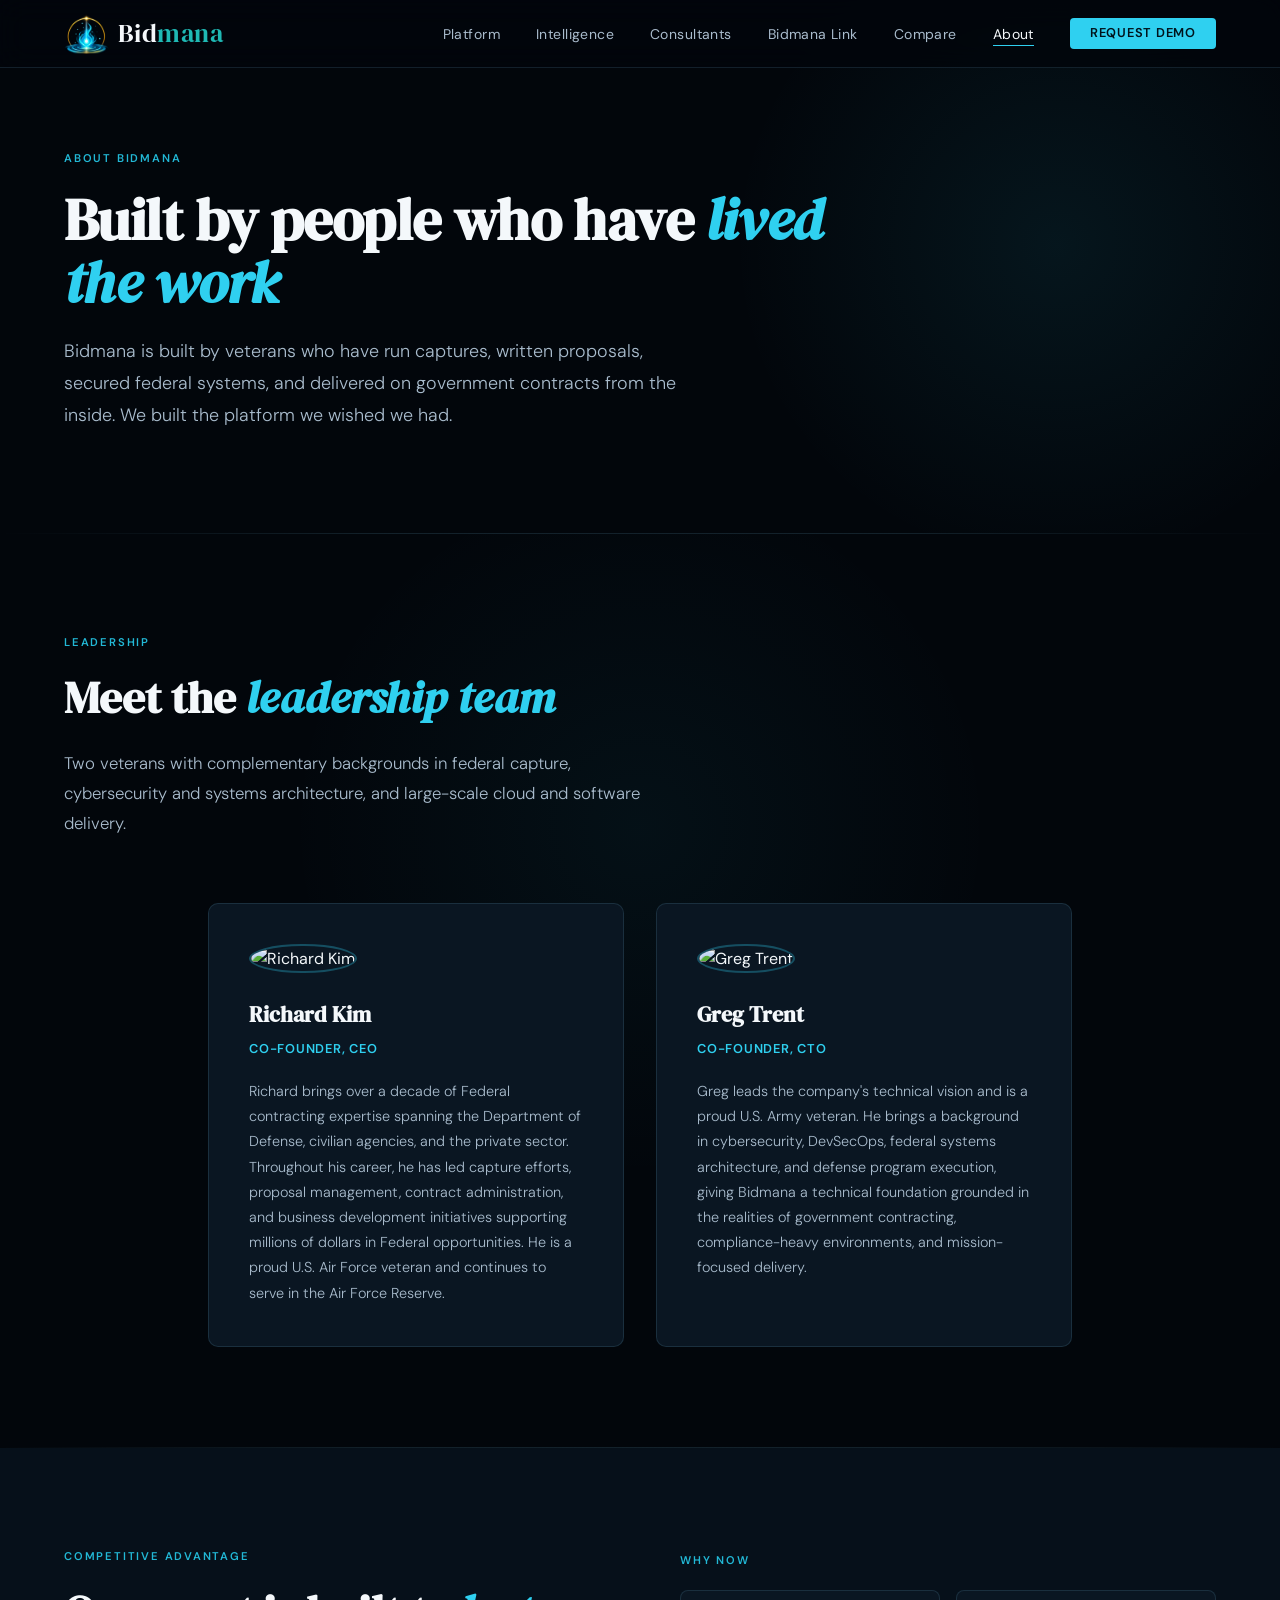
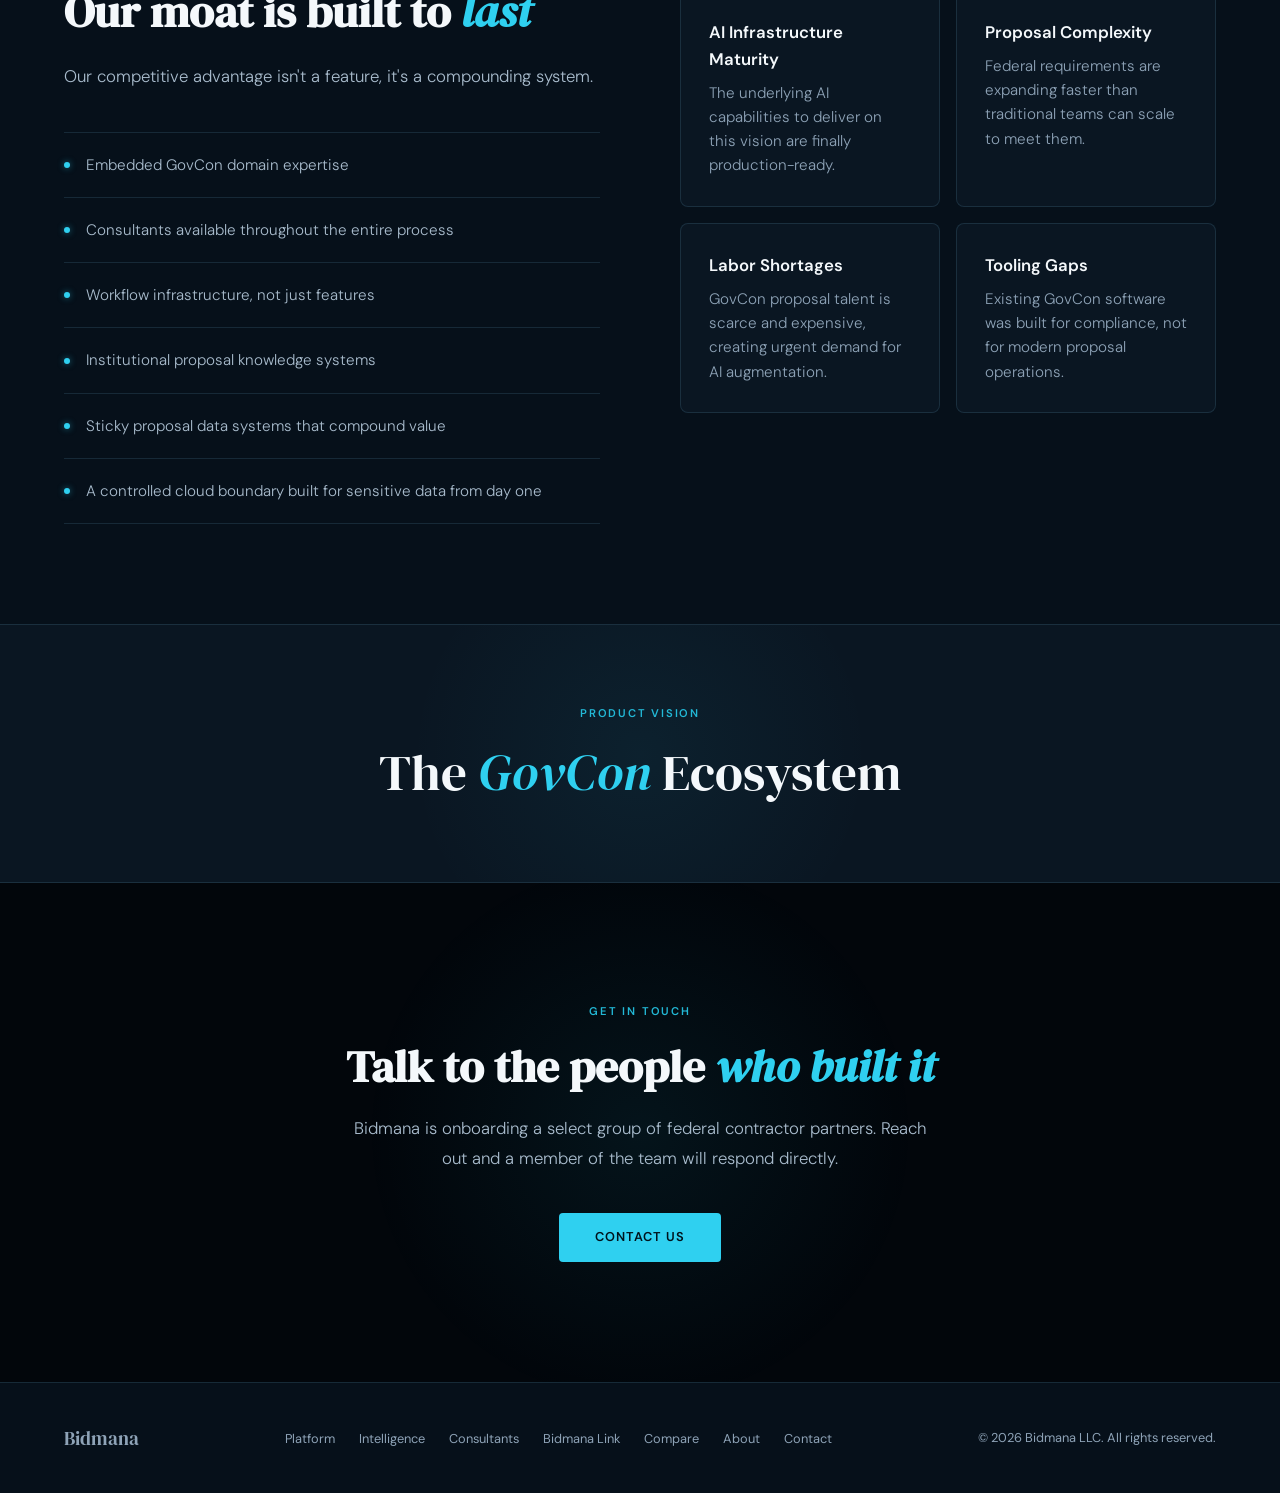
==== commit d80e8809: "Home page overhaul and new palette across the site New home page: hero with the full logo, Human Exp" ====
--- a/about.html
+++ b/about.html
@@ -5,24 +5,25 @@
   <meta name="viewport" content="width=device-width, initial-scale=1.0" />
   <title>About | Bidmana</title>
   <meta name="description" content="Bidmana is built by veterans who have lived federal contracting and defense technology from the inside. Meet the leadership team: Richard Kim and Greg Trent." />
+  <link rel="canonical" href="https://bidmana.com/about" />
   <link rel="icon" type="image/png" href="favicon-mana.png" />
   <link rel="preconnect" href="https://fonts.googleapis.com" />
   <link rel="preconnect" href="https://fonts.gstatic.com" crossorigin />
   <link href="https://fonts.googleapis.com/css2?family=DM+Serif+Display:ital@0;1&family=DM+Sans:ital,opsz,wght@0,9..40,300;0,9..40,400;0,9..40,500;0,9..40,600;1,9..40,300&display=swap" rel="stylesheet" />
-  <link rel="stylesheet" href="assets/site.css?v=20261110c" />
+  <link rel="stylesheet" href="assets/site.css?v=20261118a" />
 </head>
 <body>
 
   <!-- NAV -->
   <nav>
-    <a href="index.html" class="nav-logo">Bidmana</a>
+    <a href="./" class="nav-logo"><img src="assets/emblem.webp" alt="" /><span>Bid<span class="mana">mana</span></span></a>
     <ul class="nav-links">
-      <li><a href="platform.html">Platform</a></li>
-      <li><a href="intelligence.html">Intelligence</a></li>
-      <li><a href="consultants.html">Consultants</a></li>
-      <li><a href="link.html">Bidmana Link</a></li>
-        <li><a href="compare.html">Compare</a></li>
-      <li><a href="about.html">About</a></li>
+      <li><a href="platform">Platform</a></li>
+      <li><a href="intelligence">Intelligence</a></li>
+      <li><a href="consultants">Consultants</a></li>
+      <li><a href="link">Bidmana Link</a></li>
+        <li><a href="compare">Compare</a></li>
+      <li><a href="about">About</a></li>
       <li><a href="mailto:contact_us@bidmana.com" class="nav-cta mailto-cta">Request Demo</a></li>
     </ul>
     <button class="nav-toggle" aria-label="Toggle menu" aria-expanded="false">
@@ -133,20 +134,20 @@
   <!-- FOOTER -->
   <footer>
     <div class="footer-inner">
-      <a href="index.html" class="footer-brand">Bidmana</a>
+      <a href="./" class="footer-brand">Bidmana</a>
       <ul class="footer-links">
-        <li><a href="platform.html">Platform</a></li>
-        <li><a href="intelligence.html">Intelligence</a></li>
-        <li><a href="consultants.html">Consultants</a></li>
-        <li><a href="link.html">Bidmana Link</a></li>
-        <li><a href="compare.html">Compare</a></li>
-        <li><a href="about.html">About</a></li>
+        <li><a href="platform">Platform</a></li>
+        <li><a href="intelligence">Intelligence</a></li>
+        <li><a href="consultants">Consultants</a></li>
+        <li><a href="link">Bidmana Link</a></li>
+        <li><a href="compare">Compare</a></li>
+        <li><a href="about">About</a></li>
         <li><a href="mailto:contact_us@bidmana.com" class="mailto-cta">Contact</a></li>
       </ul>
       <span class="footer-copy">© 2026 Bidmana LLC. All rights reserved.</span>
     </div>
   </footer>
 
-  <script src="assets/site.js"></script>
+  <script src="assets/site.js?v=20261116c"></script>
 </body>
 </html>
--- a/assets/site.css
+++ b/assets/site.css
@@ -8,7 +8,7 @@
   --teal:         #00B8CC;
   --teal-light:   #33CCDD;
   --teal-dim:     #00A8BA;
-  --teal-glow:    rgba(0,184,204,0.10);
+  --teal-glow:    rgba(47,208,240,0.10);
   --gold:         #C8A56E;
   --gold-light:   #E2C99A;
   --gold-muted:   #7A6040;
@@ -39,7 +39,7 @@
   height: 68px;
   background: rgba(0,0,0,0.90);
   backdrop-filter: blur(14px);
-  border-bottom: 1px solid rgba(0,184,204,0.12);
+  border-bottom: 1px solid rgba(47,208,240,0.12);
 }
 
 .nav-logo {
@@ -142,7 +142,7 @@
   right: -5%;
   width: 65vw;
   height: 65vw;
-  background: radial-gradient(ellipse at center, rgba(0,184,204,0.07) 0%, transparent 65%);
+  background: radial-gradient(ellipse at center, rgba(47,208,240,0.07) 0%, transparent 65%);
   pointer-events: none;
 }
 
@@ -219,7 +219,7 @@
   right: -10%;
   width: 55vw;
   height: 55vw;
-  background: radial-gradient(ellipse at center, rgba(0,184,204,0.08) 0%, transparent 65%);
+  background: radial-gradient(ellipse at center, rgba(47,208,240,0.08) 0%, transparent 65%);
   pointer-events: none;
 }
 
@@ -326,7 +326,7 @@
   text-transform: uppercase;
   color: var(--teal-light);
   background: var(--teal-glow);
-  border: 1px solid rgba(0,184,204,0.35);
+  border: 1px solid rgba(47,208,240,0.35);
   border-radius: 999px;
   padding: 0.3rem 0.75rem;
   vertical-align: middle;
@@ -364,8 +364,8 @@
   height: 48px;
   min-width: 48px;
   border-radius: 8px;
-  background: rgba(0,184,204,0.07);
-  border: 1px solid rgba(0,184,204,0.15);
+  background: rgba(47,208,240,0.07);
+  border: 1px solid rgba(47,208,240,0.15);
   display: flex;
   align-items: center;
   justify-content: center;
@@ -432,7 +432,7 @@
 .sol-num {
   font-family: 'DM Serif Display', serif;
   font-size: 2.5rem;
-  color: rgba(0,184,204,0.65);
+  color: rgba(47,208,240,0.65);
   margin-bottom: 1.25rem;
   line-height: 1;
 }
@@ -469,7 +469,7 @@
   transition: border-color 0.25s;
 }
 
-.feature:hover { border-color: rgba(0,184,204,0.25); }
+.feature:hover { border-color: rgba(47,208,240,0.25); }
 
 .feature-icon {
   width: 32px;
@@ -477,7 +477,7 @@
   min-width: 32px;
   border-radius: 6px;
   background: var(--teal-glow);
-  border: 1px solid rgba(0,184,204,0.2);
+  border: 1px solid rgba(47,208,240,0.2);
   display: flex;
   align-items: center;
   justify-content: center;
@@ -516,14 +516,14 @@
   transition: border-color 0.25s, transform 0.2s;
 }
 
-.info-card:hover { border-color: rgba(0,184,204,0.3); transform: translateY(-2px); }
+.info-card:hover { border-color: rgba(47,208,240,0.3); transform: translateY(-2px); }
 
 .info-card-icon {
   width: 40px;
   height: 40px;
   border-radius: 8px;
   background: var(--teal-glow);
-  border: 1px solid rgba(0,184,204,0.2);
+  border: 1px solid rgba(47,208,240,0.2);
   display: flex;
   align-items: center;
   justify-content: center;
@@ -554,7 +554,7 @@
   transform: translate(-50%, -50%);
   width: 700px;
   height: 700px;
-  background: radial-gradient(ellipse, rgba(0,184,204,0.06) 0%, transparent 65%);
+  background: radial-gradient(ellipse, rgba(47,208,240,0.06) 0%, transparent 65%);
   pointer-events: none;
 }
 
@@ -592,13 +592,13 @@
   margin-top: 4px;
   border-radius: 50%;
   background: var(--teal);
-  box-shadow: 0 0 8px rgba(0,184,204,0.55);
+  box-shadow: 0 0 8px rgba(47,208,240,0.55);
   position: relative;
   z-index: 1;
   transition: transform 0.25s, box-shadow 0.25s;
 }
 
-.consultant-stage:hover .consultant-stage-dot { transform: scale(1.35); box-shadow: 0 0 12px rgba(0,184,204,0.9); }
+.consultant-stage:hover .consultant-stage-dot { transform: scale(1.35); box-shadow: 0 0 12px rgba(47,208,240,0.9); }
 .consultant-stage-text { transition: transform 0.25s; }
 .consultant-stage:hover .consultant-stage-text { transform: translateX(4px); }
 
@@ -628,7 +628,7 @@
   content: counter(step, decimal-leading-zero);
   font-family: 'DM Serif Display', serif;
   font-size: 2rem;
-  color: rgba(0,184,204,0.65);
+  color: rgba(47,208,240,0.65);
   line-height: 1;
   display: block;
   margin-bottom: 1rem;
@@ -670,7 +670,7 @@
   min-width: 6px;
   border-radius: 50%;
   background: var(--teal);
-  box-shadow: 0 0 6px rgba(0,184,204,0.5);
+  box-shadow: 0 0 6px rgba(47,208,240,0.5);
 }
 
 .why-now-grid { display: grid; grid-template-columns: 1fr 1fr; gap: 1rem; }
@@ -683,7 +683,7 @@
   transition: border-color 0.25s;
 }
 
-.why-card:hover { border-color: rgba(0,184,204,0.25); }
+.why-card:hover { border-color: rgba(47,208,240,0.25); }
 .why-card h4 { font-size: 1.05rem; font-weight: 600; color: var(--text-primary); margin-bottom: 0.5rem; }
 .why-card p { font-size: 0.95rem; color: var(--text-muted); line-height: 1.6; font-weight: 300; }
 
@@ -706,7 +706,7 @@
   transform: translate(-50%, -50%);
   width: 500px;
   height: 500px;
-  background: radial-gradient(ellipse, rgba(0,184,204,0.06) 0%, transparent 65%);
+  background: radial-gradient(ellipse, rgba(47,208,240,0.06) 0%, transparent 65%);
   pointer-events: none;
 }
 
@@ -768,7 +768,7 @@
   transform: translate(-50%, -50%);
   width: 600px;
   height: 600px;
-  background: radial-gradient(ellipse, rgba(0,184,204,0.07) 0%, transparent 65%);
+  background: radial-gradient(ellipse, rgba(47,208,240,0.07) 0%, transparent 65%);
   pointer-events: none;
 }
 
@@ -789,7 +789,7 @@
   transform: translateX(-50%);
   width: 60vw;
   height: 60vw;
-  background: radial-gradient(ellipse at center, rgba(0,184,204,0.05) 0%, transparent 65%);
+  background: radial-gradient(ellipse at center, rgba(47,208,240,0.05) 0%, transparent 65%);
   pointer-events: none;
 }
 
@@ -811,14 +811,14 @@
   transition: border-color 0.25s;
 }
 
-.team-card:hover { border-color: rgba(0,184,204,0.3); }
+.team-card:hover { border-color: rgba(47,208,240,0.3); }
 
 .team-photo {
   width: 96px;
   height: 96px;
   border-radius: 50%;
   object-fit: cover;
-  border: 2px solid rgba(0,184,204,0.3);
+  border: 2px solid rgba(47,208,240,0.3);
   margin-bottom: 1.5rem;
 }
 
@@ -901,7 +901,7 @@
   font-weight: 600;
   font-size: 0.74rem;
   letter-spacing: 0.03em;
-  border-bottom: 1px solid rgba(0,184,204,0.35);
+  border-bottom: 1px solid rgba(47,208,240,0.35);
   z-index: 1;
 }
 
@@ -940,15 +940,15 @@
 
 .compare .col-bidmana,
 .compare td.col-bidmana {
-  background: rgba(0,184,204,0.16);
-  border-left: 1px solid rgba(0,184,204,0.45);
-  border-right: 1px solid rgba(0,184,204,0.45);
+  background: rgba(47,208,240,0.16);
+  border-left: 1px solid rgba(47,208,240,0.45);
+  border-right: 1px solid rgba(47,208,240,0.45);
   color: var(--text-primary);
 }
 .compare thead th.col-bidmana {
   color: var(--teal-light);
   /* opaque: rows pass underneath the sticky header */
-  background: linear-gradient(rgba(0,184,204,0.22), rgba(0,184,204,0.22)), #121212;
+  background: linear-gradient(rgba(47,208,240,0.22), rgba(47,208,240,0.22)), #121212;
   border-top: 2px solid var(--teal);
   border-bottom: 1px solid var(--teal);
   font-size: 0.82rem;
@@ -957,7 +957,7 @@
 
 .compare tbody tr:last-child td { border-bottom: none; }
 .compare tbody tr:hover td { background: #141414; }
-.compare tbody tr:hover td.col-bidmana { background: rgba(0,184,204,0.24); }
+.compare tbody tr:hover td.col-bidmana { background: rgba(47,208,240,0.24); }
 
 .compare .group td {
   background: #0c0c0c;
@@ -985,11 +985,11 @@
 .mark.yes { background: var(--teal); color: #031417; }
 .compare td.col-bidmana .mark.yes {
   background: var(--teal-light);
-  box-shadow: 0 0 0 3px rgba(51,204,221,0.28), 0 0 12px rgba(0,184,204,0.45);
+  box-shadow: 0 0 0 3px rgba(139,230,250,0.28), 0 0 12px rgba(47,208,240,0.45);
 }
 .mark.part { background: var(--gold); color: #1a1206; }
-.mark.no { background: rgba(255,255,255,0.10); color: #b3b3b3; }
-.mark.ns { background: transparent; color: #8a8a8a; font-weight: 300; font-size: 0.66rem; width: auto; height: auto; }
+.mark.no { background: rgba(255,255,255,0.10); color: var(--text-secondary); }
+.mark.ns { background: transparent; color: var(--text-muted); font-weight: 300; font-size: 0.66rem; width: auto; height: auto; }
 .compare td.text { font-size: 0.68rem; line-height: 1.4; }
 
 .compare-note {
@@ -1062,9 +1062,9 @@
     color: var(--text-primary); font-weight: 500; text-align: left; flex: 0 0 auto;
   }
   .compare td.col-bidmana::before { color: var(--teal-light); }
-  .compare td.col-bidmana { background: rgba(0,184,204,0.16); border-left: none; border-right: none; }
+  .compare td.col-bidmana { background: rgba(47,208,240,0.16); border-left: none; border-right: none; }
   .compare tbody tr:hover td { background: var(--black-card); }
-  .compare tbody tr:hover td.col-bidmana { background: rgba(0,184,204,0.16); }
+  .compare tbody tr:hover td.col-bidmana { background: rgba(47,208,240,0.16); }
   .compare tbody tr td:last-child { border-bottom: none; }
   .compare td.text { font-size: 0.68rem; line-height: 1.4; }
   .compare td.text:not(:first-child)::before { flex: 0 0 5.5rem; }
@@ -1110,7 +1110,7 @@
     padding: 1.5rem;
     background: rgba(0,0,0,0.98);
     backdrop-filter: blur(14px);
-    border-left: 1px solid rgba(0,184,204,0.12);
+    border-left: 1px solid rgba(47,208,240,0.12);
     transform: translateX(100%);
     transition: transform 0.3s ease;
   }
@@ -1147,7 +1147,7 @@
   z-index: 200;
   width: min(320px, calc(100vw - 32px));
   background: var(--black-card);
-  border: 1px solid rgba(0,184,204,0.25);
+  border: 1px solid rgba(47,208,240,0.25);
   border-radius: 10px;
   padding: 0.4rem;
   box-shadow: 0 20px 48px rgba(0,0,0,0.6);
@@ -1215,7 +1215,7 @@
   overflow: hidden;
   transition: color 0.2s, border-color 0.2s, background 0.2s;
 }
-.shot-tab:hover { color: var(--text-primary); border-color: #2a2a2a; }
+.shot-tab:hover { color: var(--text-primary); border-color: var(--pv-line); }
 .shot-tab.is-active { color: var(--text-primary); border-color: var(--teal-dim); background: var(--teal-glow); }
 .shot-tab:focus-visible { outline: 2px solid var(--teal); outline-offset: 2px; }
 /* The thin bar along the bottom of the active pill counts down to the next screen. */
@@ -1224,7 +1224,7 @@
 .shot-tab.is-active.is-counting .shot-progress i { animation: shotCount var(--shot-interval, 7s) linear forwards; }
 @keyframes shotCount { from { width: 0; } to { width: 100%; } }
 
-.shot-stage { max-width: 890px; margin: 0 auto; }   /* two 10% cuts from the 1100px content column (Greg, 2026-11-09) */
+.shot-stage { max-width: 1240px; margin: 0 auto; }   /* was 890px (Greg, 2026-11-09); widened so the screenshots read clearly (Greg, 2026-11-16) */
 
 /* A browser frame around the screen, so the screenshot reads as the product. */
 .shot-frame {
@@ -1232,7 +1232,7 @@
   border: 1px solid var(--black-border);
   border-radius: 14px;
   overflow: hidden;
-  box-shadow: 0 30px 80px rgba(0,0,0,0.55), 0 0 0 1px rgba(0,184,204,0.08);
+  box-shadow: 0 30px 80px rgba(0,0,0,0.55), 0 0 0 1px rgba(47,208,240,0.08);
 }
 .shot-chrome {
   display: flex;
@@ -1242,7 +1242,7 @@
   background: #121212;
   border-bottom: 1px solid var(--black-border);
 }
-.shot-chrome > span { width: 10px; height: 10px; border-radius: 50%; background: #2a2a2a; }
+.shot-chrome > span { width: 10px; height: 10px; border-radius: 50%; background: var(--pv-line); }
 .shot-screens { position: relative; aspect-ratio: 1284 / 749; background: #0b0f14; }
 .shot-screen {
   position: absolute; inset: 0; margin: 0;
@@ -1285,15 +1285,15 @@
   animation: fadeUp 0.9s ease 0.3s forwards;
 }
 .hero-art svg { width: 100%; height: auto; display: block; overflow: visible; }
-.hero-art .ln { stroke: #2a2a2a; stroke-width: 1.2; fill: none; }
+.hero-art .ln { stroke: var(--pv-line); stroke-width: 1.2; fill: none; }
 .hero-art .ln.teal { stroke: var(--teal-dim); opacity: 0.55; }
 .hero-art .dash { stroke-dasharray: 3 5; }
-.hero-art .node { fill: #0f0f0f; stroke: #343434; stroke-width: 1.2; }
+.hero-art .node { fill: var(--black-card); stroke: var(--pv-line-2); stroke-width: 1.2; }
 .hero-art .node.lit { stroke: var(--teal); }
 .hero-art .lbl { font-family: 'DM Sans', sans-serif; font-size: 8.5px; font-weight: 600; letter-spacing: 0.14em; text-transform: uppercase; fill: var(--gold); }
-.hero-art .lbl.dim { fill: #8a8a8a; }
+.hero-art .lbl.dim { fill: var(--text-muted); }
 .hero-art .lbl.teal { fill: var(--teal); }
-.hero-art .lbl.bright { fill: #FFFFFF; font-size: 10.5px; font-weight: 700; letter-spacing: 0.18em; }
+.hero-art .lbl.bright { fill: var(--text-primary); font-size: 10.5px; font-weight: 700; letter-spacing: 0.18em; }
 .hero-art .dot { fill: var(--teal); }
 .hero-art .glow { fill: var(--teal); opacity: 0.12; }
 @media (max-width: 1100px) { .hero-art { display: none; } .page-hero.has-art h1, .page-hero.has-art .hero-sub { max-width: 820px; } .page-hero.has-art .hero-sub { max-width: 640px; } }
@@ -1304,7 +1304,7 @@
 .art-flow .stage { animation: artLit 6s linear infinite; }
 .art-flow .stage:nth-child(1) { animation-delay: 0s; } .art-flow .stage:nth-child(2) { animation-delay: 1.5s; }
 .art-flow .stage:nth-child(3) { animation-delay: 3s; } .art-flow .stage:nth-child(4) { animation-delay: 4.5s; }
-@keyframes artLit { 0%, 6% { stroke: #2a2a2a; } 10%, 28% { stroke: var(--teal); } 34%, 100% { stroke: #2a2a2a; } }
+@keyframes artLit { 0%, 6% { stroke: var(--pv-line); } 10%, 28% { stroke: var(--teal); } 34%, 100% { stroke: var(--pv-line); } }
 .art-flow .ln.draw { stroke-dasharray: 600; stroke-dashoffset: 600; animation: artDraw 2.4s ease-out forwards; }
 @keyframes artDraw { to { stroke-dashoffset: 0; } }
 
@@ -1333,7 +1333,7 @@
 .art-net .sig.s3 { offset-path: path('M 90 240 L 200 150'); animation-delay: 2.1s; } .art-net .sig.s4 { offset-path: path('M 340 230 L 200 150'); animation-delay: 0.7s; }
 .art-net .peer { animation: artPeer 4s ease-in-out infinite; }
 .art-net .peer.p2 { animation-delay: 1.3s; } .art-net .peer.p3 { animation-delay: 2.1s; } .art-net .peer.p4 { animation-delay: 0.7s; }
-@keyframes artPeer { 0%, 70% { stroke: #2a2a2a; } 85% { stroke: var(--teal); } 100% { stroke: #2a2a2a; } }
+@keyframes artPeer { 0%, 70% { stroke: var(--pv-line); } 85% { stroke: var(--teal); } 100% { stroke: var(--pv-line); } }
 
 /* Compare: scattered tools drift; their lines converge on one platform. */
 .art-merge .tool { animation: artDrift 6s ease-in-out infinite; }
@@ -1351,3 +1351,57 @@
   .art-radar .blip { opacity: 1; }
 }
 .art-radar { width: min(34vw, 460px); }
+
+/* ── Palette of the home page (from the logo), applied to every page ── */
+:root {
+  --black:        #02060b;
+  --black-mid:    #06101a;
+  --black-card:   #0a1622;
+  --black-border: rgba(120, 200, 235, 0.14);
+
+  /* accents and text, as on the new home page */
+  --teal:           #2fd0f0;
+  --teal-light:     #8be6fa;
+  --teal-dim:       #22b8d6;
+  --teal-glow:      rgba(47, 208, 240, 0.10);
+  --gold:           #f2b632;
+  --gold-light:     #f7d37c;
+  --gold-muted:     #8a6a1e;
+  --text-primary:   #f4f8fb;
+  --text-secondary: #a9bccd;
+  --text-muted:     #8ea3b7;
+
+  /* lines, hovers and the nav behind glass */
+  --pv-line:     #16283a;
+  --pv-line-2:   #1d3247;
+  --pv-on-accent: #00131c;
+  --pv-nav:      rgba(2, 6, 11, 0.82);
+  --pv-nav-solid: rgba(2, 6, 11, 0.98);
+  --pv-hover:    #0e1d2c;
+  --pv-head:     #0c1a28;
+  --pv-group:    #071320;
+}
+
+.nav-logo img { height: 40px; mix-blend-mode: normal; }
+.nav-logo .mana { color: #1fb9b4; }
+.nav-logo:hover { color: var(--text-primary); }
+.nav-links a.nav-cta, .nav-links a.nav-cta:hover, .btn-primary { color: var(--pv-on-accent); }
+
+nav { background: var(--pv-nav); border-bottom-color: var(--black-border); }
+
+.sol-card:hover { background: var(--pv-hover); }
+
+/* Compare table: the cells that had their own grey */
+.compare thead th,
+.compare thead th:first-child { background: var(--pv-head); }
+.compare thead th.col-bidmana { background: linear-gradient(rgba(47,208,240,0.22), rgba(47,208,240,0.22)), var(--pv-head); }
+.compare tbody tr:hover td { background: var(--pv-hover); }
+.compare .group td,
+.compare .group td:first-child { background: var(--pv-group); }
+
+@media (max-width: 900px) {
+  .nav-links { background: var(--pv-nav-solid); }
+}
+@media (max-width: 720px) {
+  .compare tbody tr:hover td { background: var(--black-card); }
+}
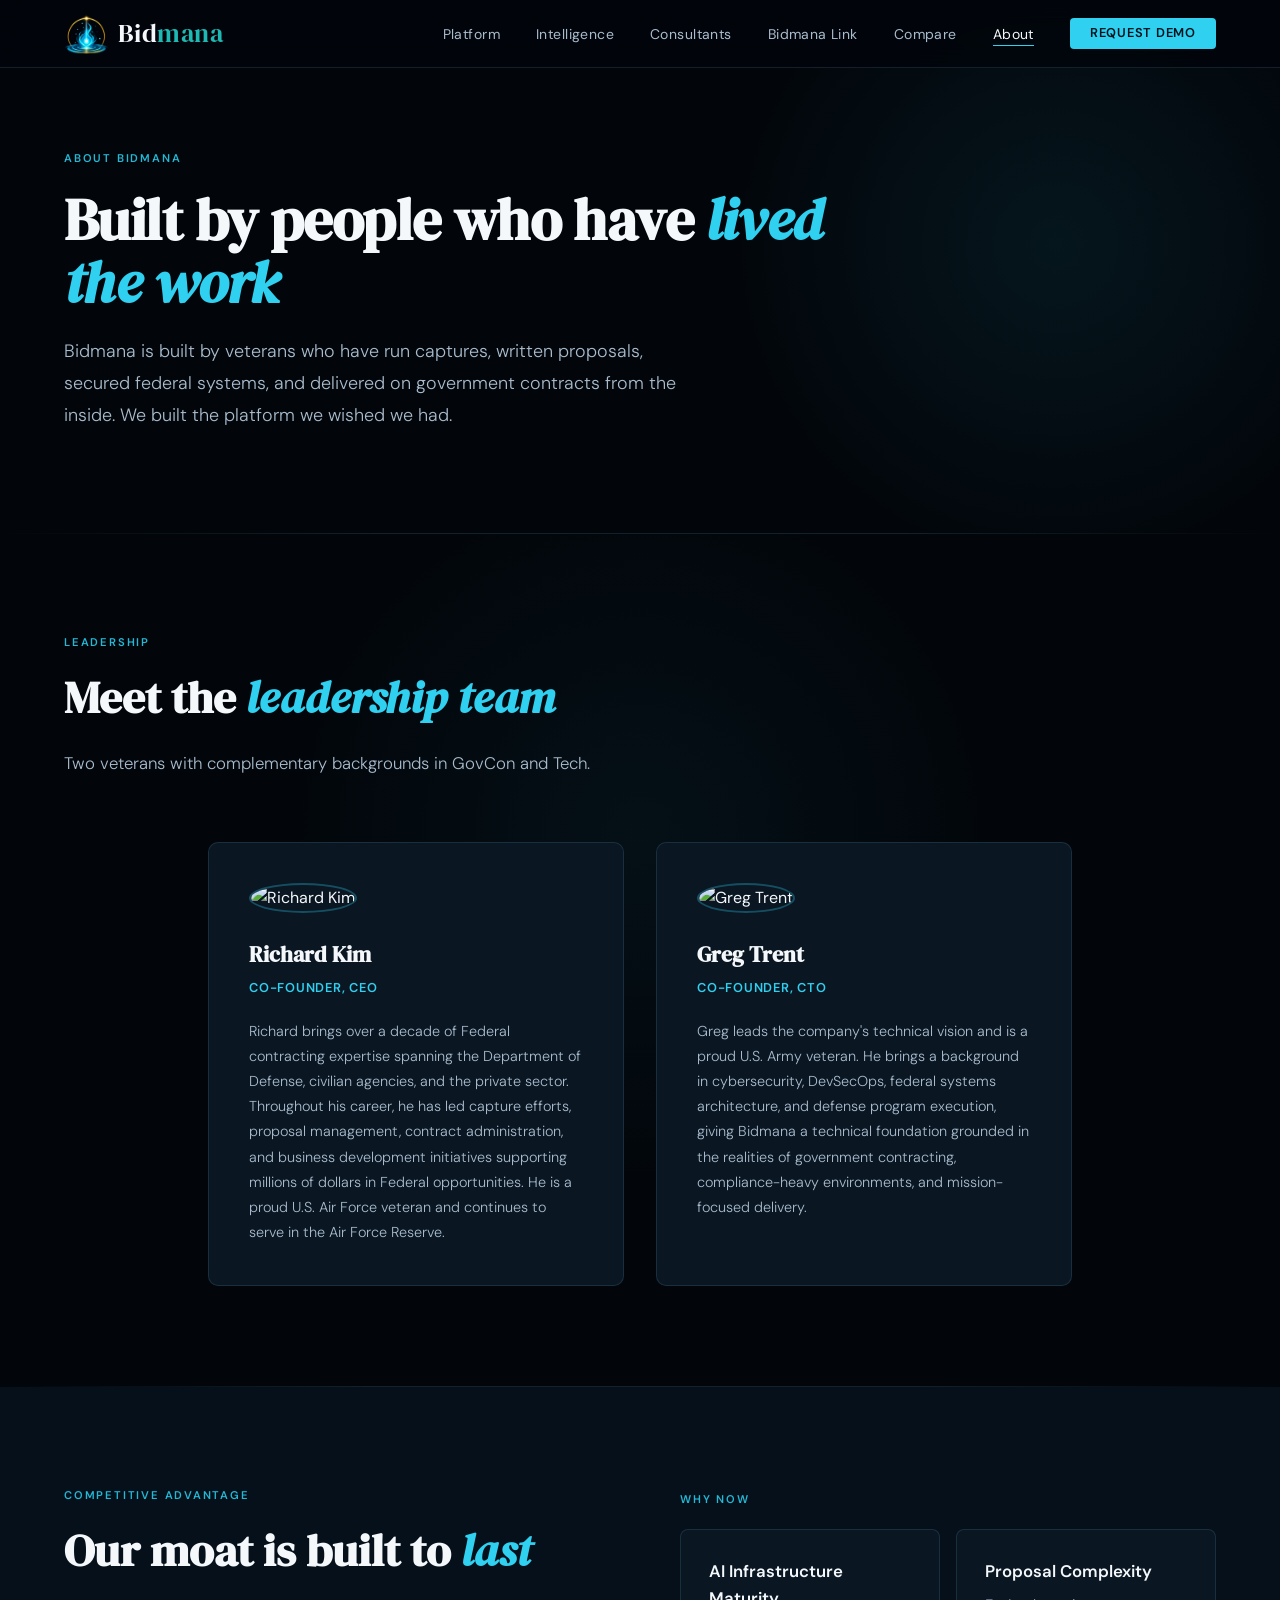
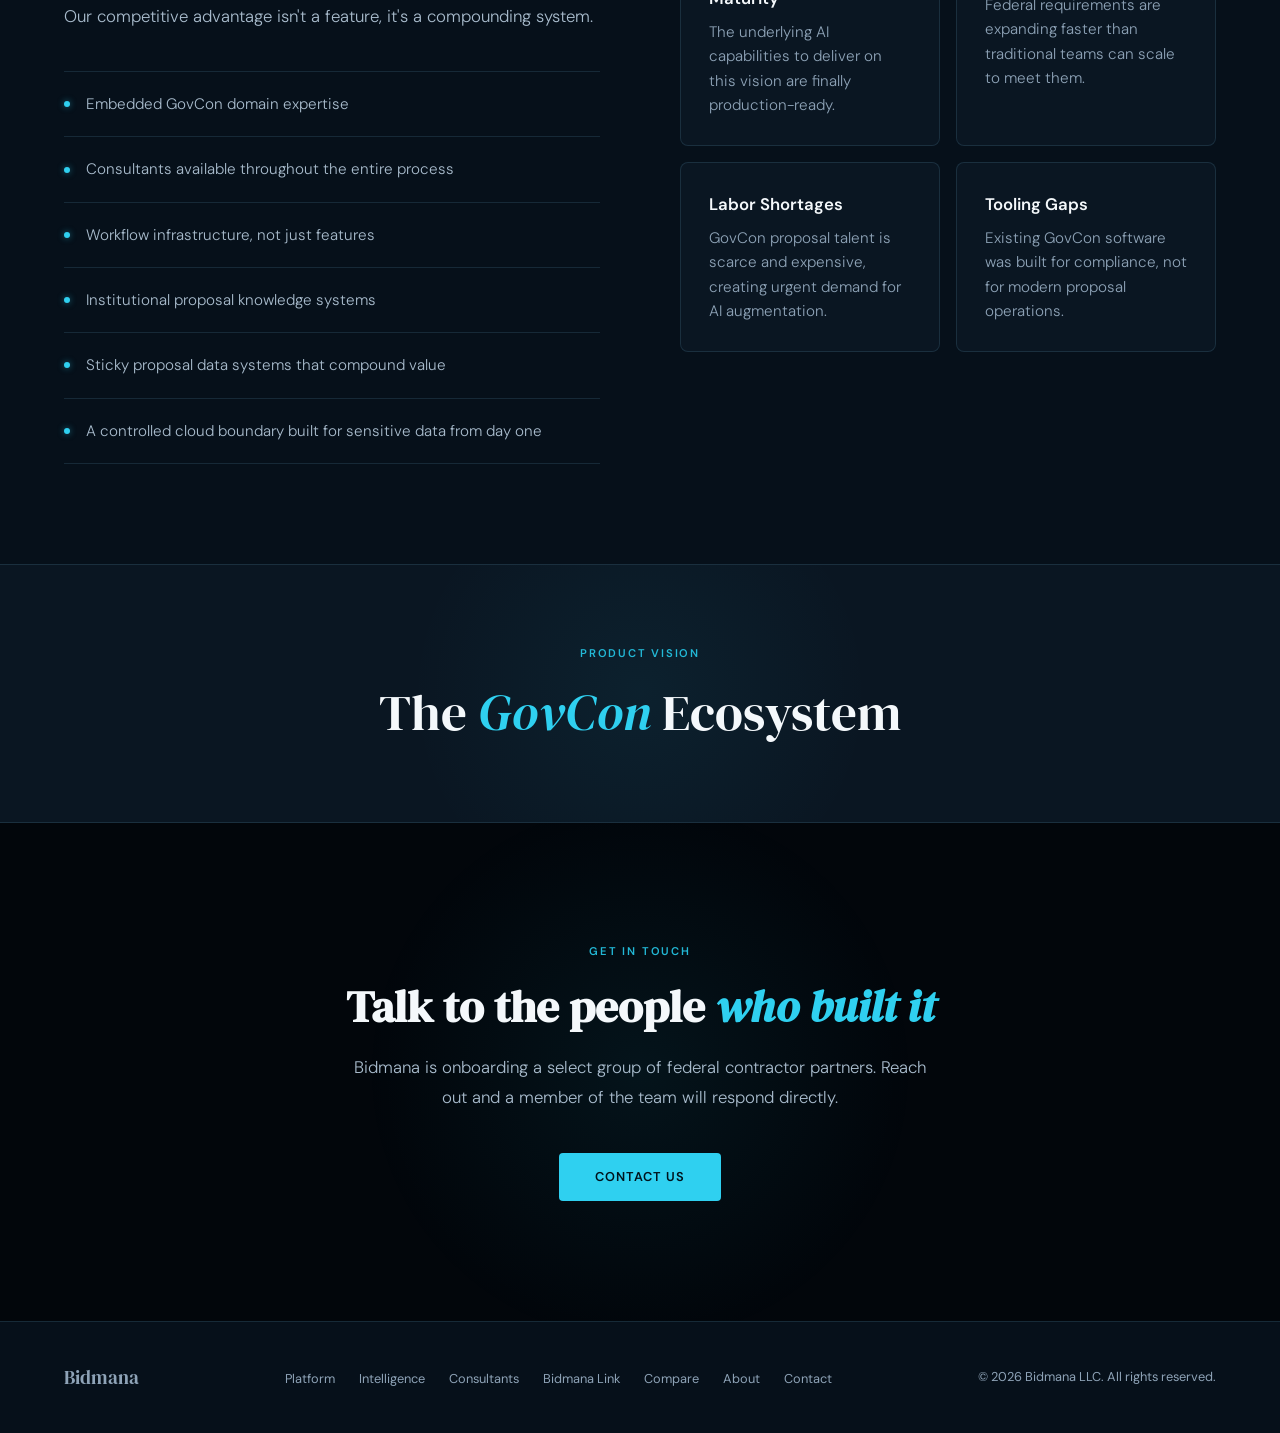
==== commit 9f861324: "About: shorten the leadership intro line Co-Authored-By: Claude Fable 5.2 <noreply@anthropic.com>" ====
--- a/about.html
+++ b/about.html
@@ -49,7 +49,7 @@
     <div class="section-label">Leadership</div>
     <h2 class="section-title anim">Meet the <em>leadership team</em></h2>
     <p class="section-body anim" style="animation-delay:0.1s">
-      Two veterans with complementary backgrounds in federal capture, cybersecurity and systems architecture, and large-scale cloud and software delivery.
+      Two veterans with complementary backgrounds in GovCon and Tech.
     </p>
     <div class="team-grid">
       <div class="team-card anim" style="animation-delay:0.12s">
